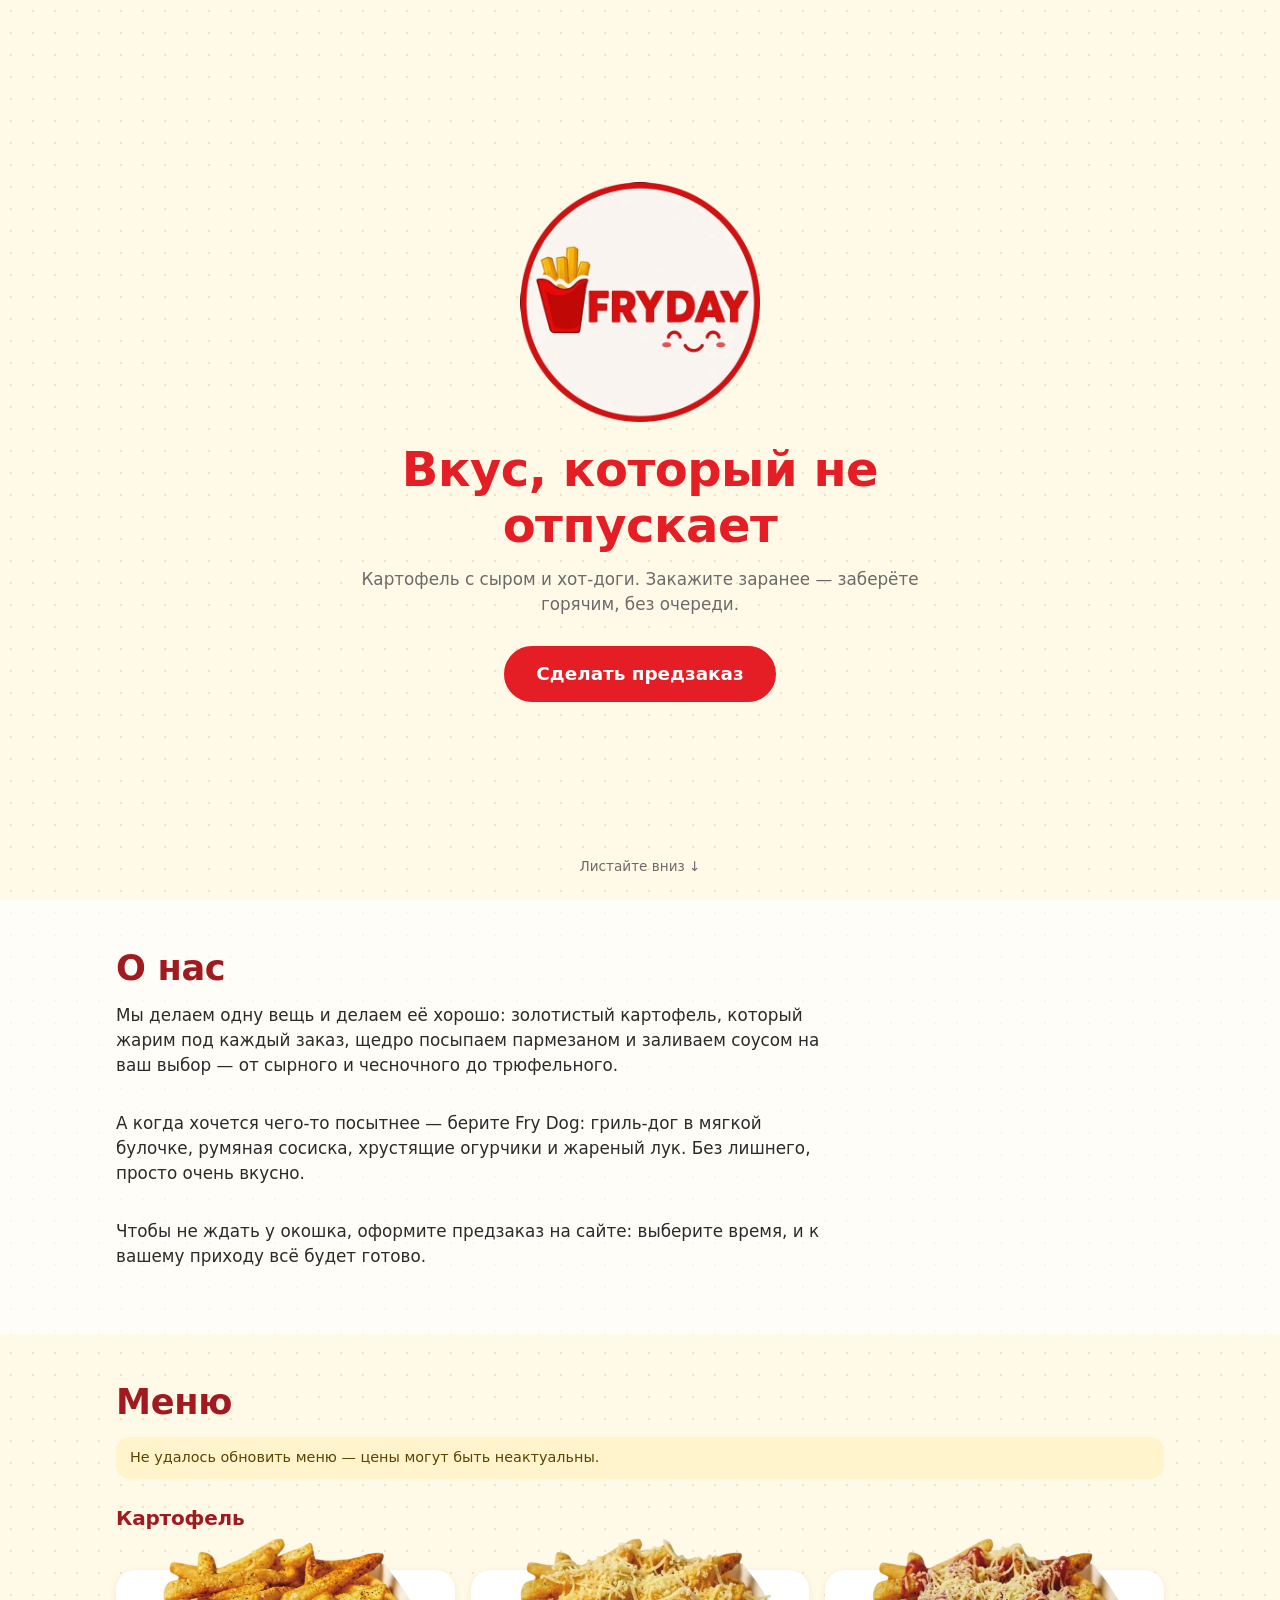
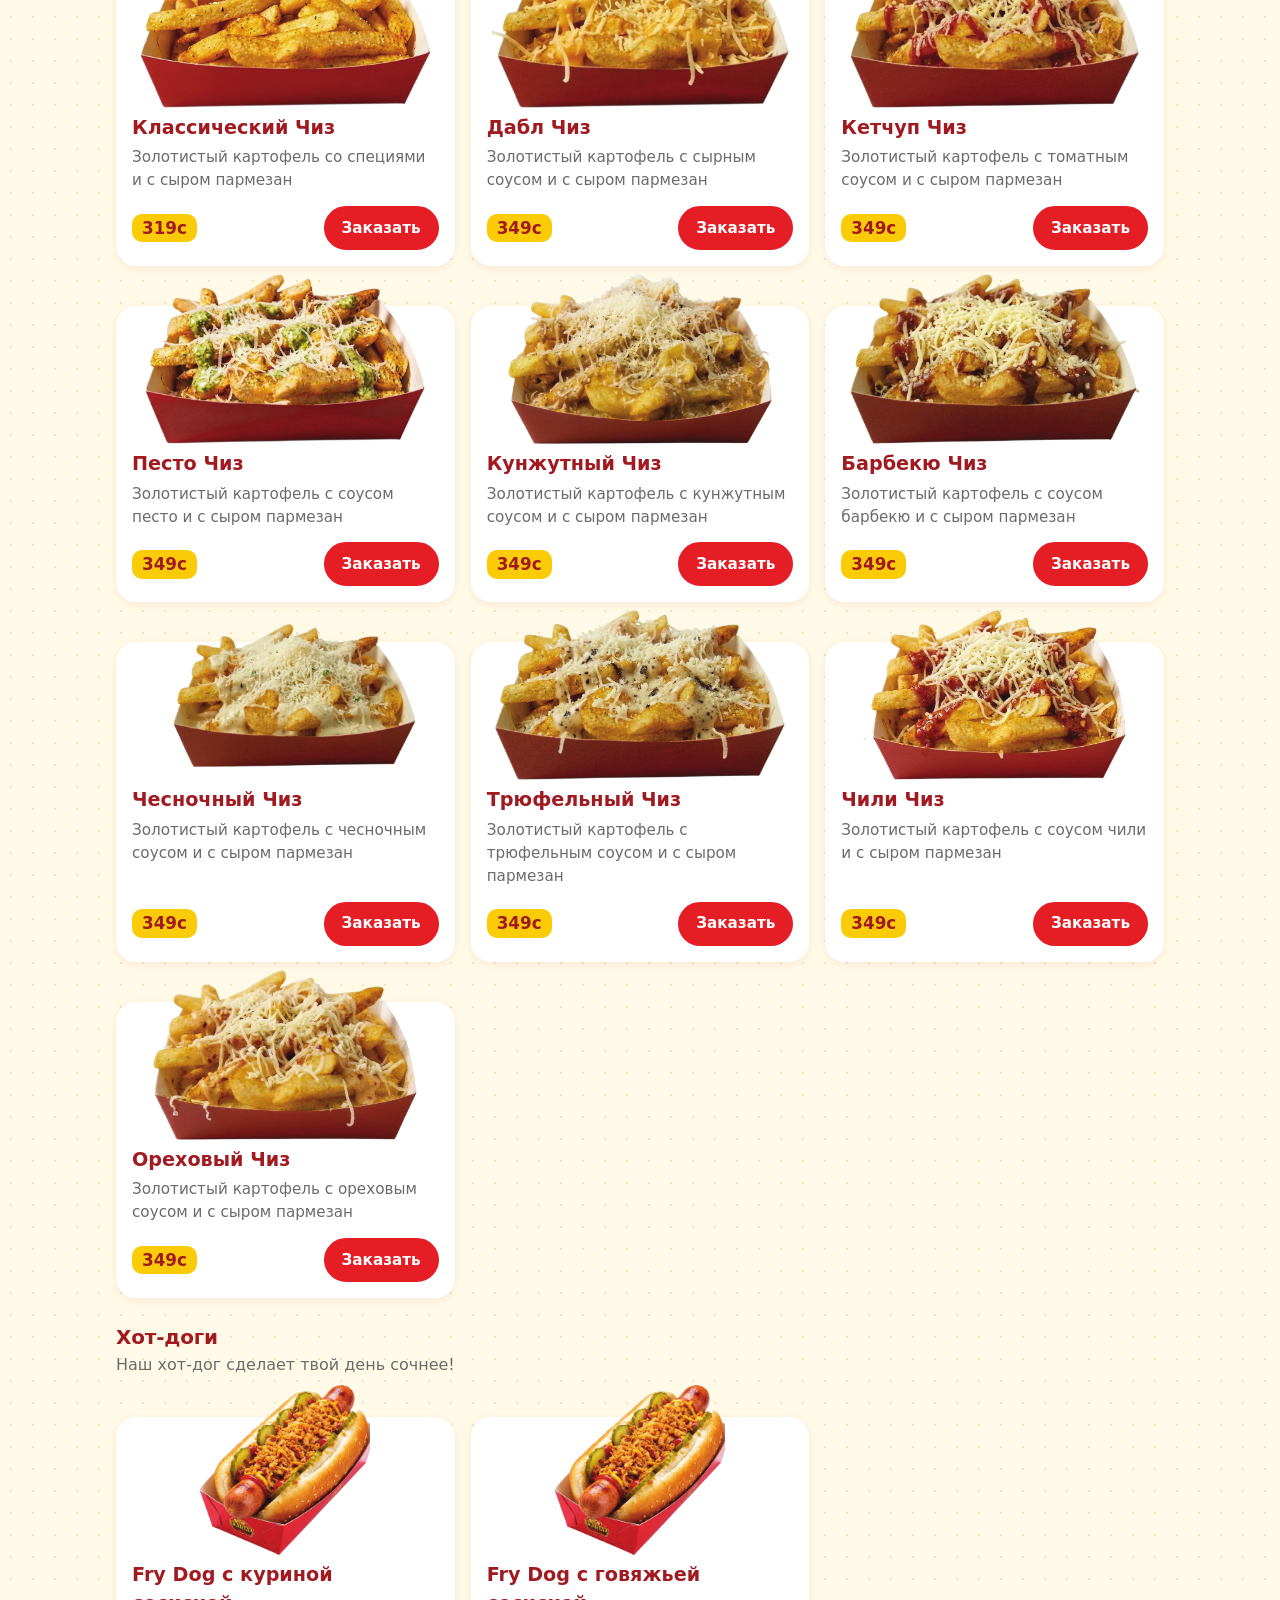
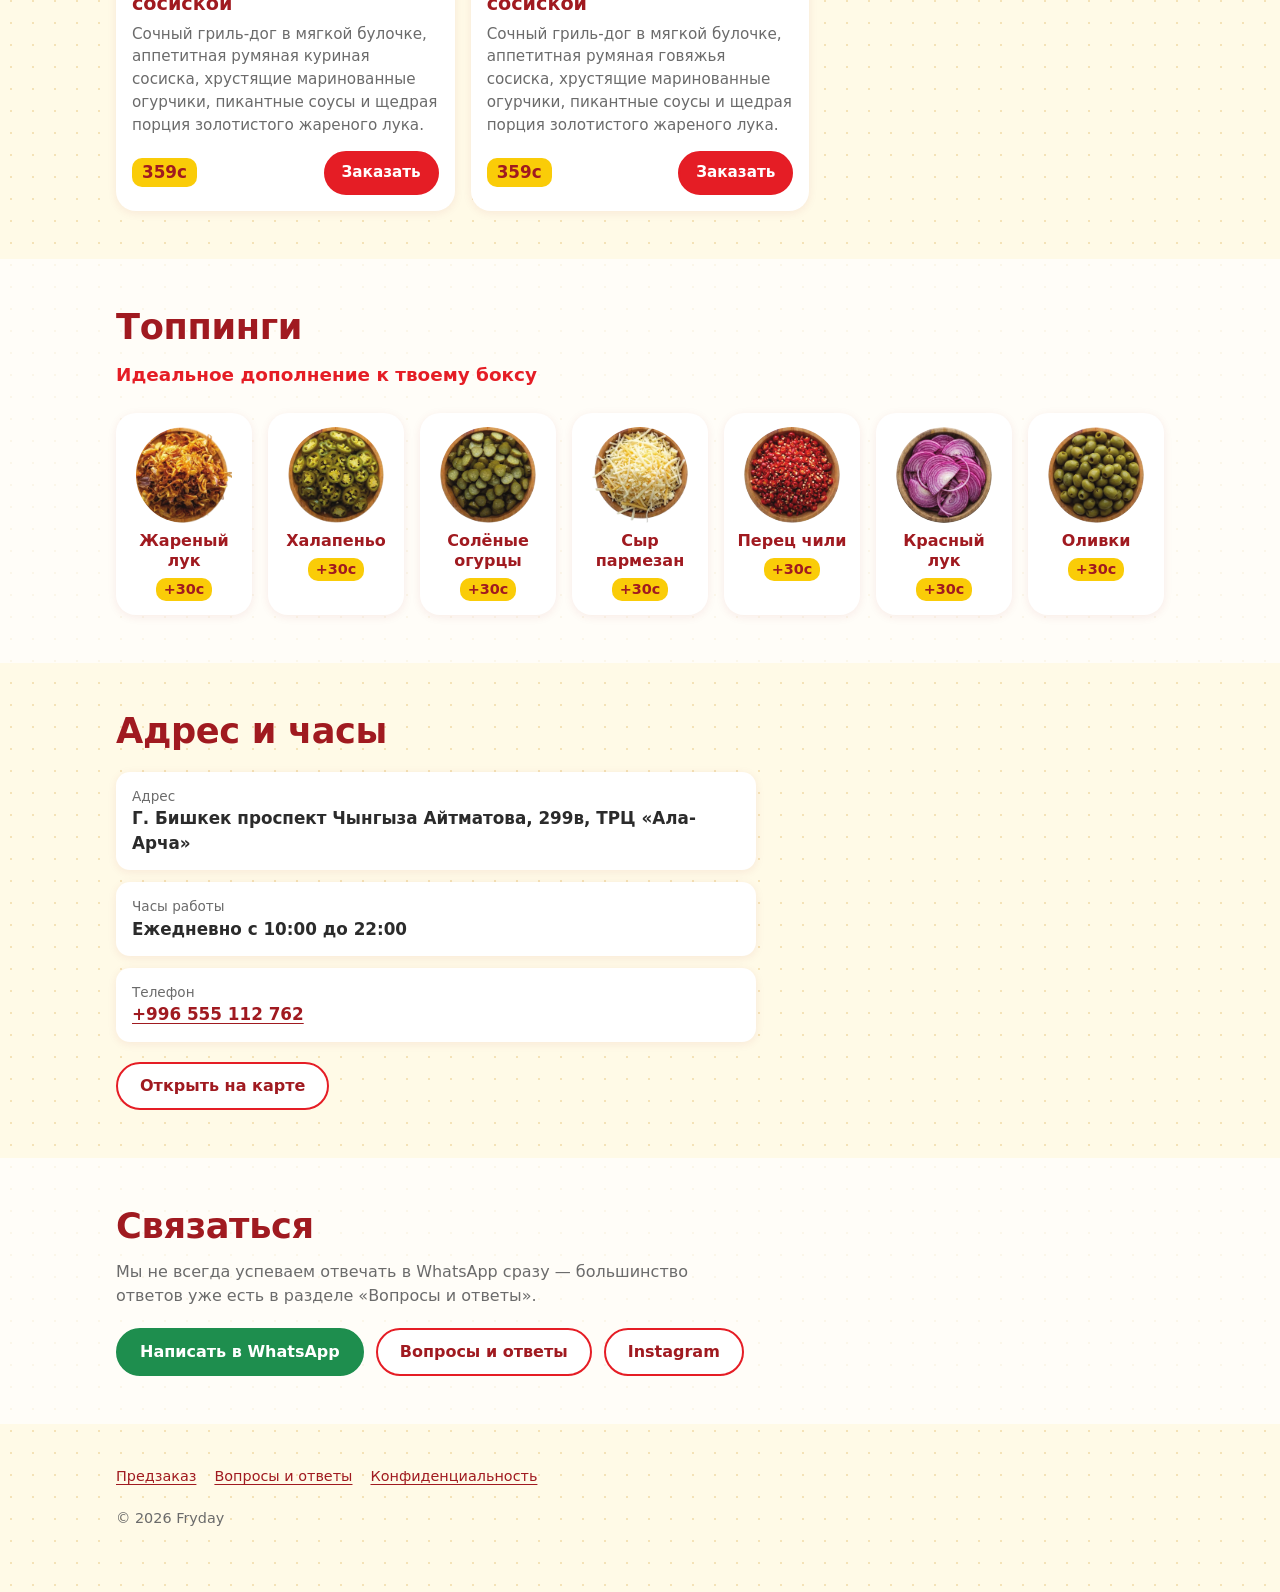
==== index.html @ 44c7a01c "first commit" ====
<!doctype html>
<html lang="ru">
<head>
  <meta charset="utf-8">
  <meta name="viewport" content="width=device-width, initial-scale=1, viewport-fit=cover">
  <title>Fryday — картофель с сыром и хот-доги в Бишкеке</title>
  <meta name="description" content="Fryday: картофель с сыром и соусами и хот-доги Fry Dog. Сделайте предзаказ и заберите без очереди.">
  <meta name="theme-color" content="#E51D25">
  <!-- Link preview in WhatsApp. After deploy, replace with the absolute URL, e.g. https://fryday.pages.dev/img/brand/logo-512.png -->
  <meta property="og:type" content="website">
  <meta property="og:title" content="Fryday — вкус, который не отпускает">
  <meta property="og:description" content="Картофель с сыром и хот-доги. Предзаказ онлайн — заберите без очереди.">
  <meta property="og:image" content="img/brand/logo-512.png">
  <link rel="icon" type="image/png" sizes="32x32" href="img/brand/favicon-32.png">
  <link rel="icon" type="image/png" sizes="64x64" href="img/brand/favicon-64.png">
  <link rel="apple-touch-icon" href="img/brand/apple-touch-icon.png">
  <link rel="stylesheet" href="css/style.css">
</head>
<body>

  <header class="site-header" id="siteHeader" aria-hidden="true">
    <div class="container site-header__row">
      <a class="brand" href="#top" tabindex="-1">
        <img src="img/brand/logo-192.png" width="192" height="192" alt="">
        <span data-cfg="BRAND">Fryday</span>
      </a>
      <a class="btn btn--primary btn--sm" href="order.html" tabindex="-1">Предзаказ</a>
    </div>
  </header>

  <main id="top">
    <!-- HERO. Background placeholder: to use a photo, add
         style="background: url('img/hero.webp') center/cover" to the <section> below
         and keep the text readable (add a cream overlay). -->
    <section class="hero" id="hero">
      <div class="hero__inner">
        <picture>
          <source srcset="img/brand/logo-512.webp" type="image/webp">
          <img class="hero__logo" src="img/brand/logo-512.png" width="512" height="512" alt="Логотип Fryday" fetchpriority="high">
        </picture>
        <h1 class="hero__line">Вкус, который не отпускает</h1>
        <p class="hero__sub">Картофель с сыром и хот-доги. Закажите заранее — заберёте горячим, без очереди.</p>
        <a class="btn btn--primary btn--lg" href="order.html">Сделать предзаказ</a>
      </div>
      <a class="hero__scroll" href="#about">Листайте вниз ↓</a>
    </section>

    <section class="section section--white" id="about" aria-labelledby="aboutTitle">
      <div class="container">
        <h2 id="aboutTitle">О нас</h2>
        <div class="about">
          <p>Мы делаем одну вещь и делаем её хорошо: золотистый картофель, который жарим под каждый заказ, щедро посыпаем пармезаном и заливаем соусом на ваш выбор — от сырного и чесночного до трюфельного.</p>
          <p>А когда хочется чего-то посытнее — берите Fry Dog: гриль-дог в мягкой булочке, румяная сосиска, хрустящие огурчики и жареный лук. Без лишнего, просто очень вкусно.</p>
          <p>Чтобы не ждать у окошка, оформите предзаказ на сайте: выберите время, и к вашему приходу всё будет готово.</p>
        </div>
      </div>
    </section>

    <section class="section" id="menu" aria-labelledby="menuTitle">
      <div class="container">
        <h2 id="menuTitle">Меню</h2>
        <div id="landingNotice" class="notice" role="status" hidden></div>
        <div id="landingMenu" aria-live="polite">
          <div class="state-box">
            <div class="spinner spinner--dark" aria-hidden="true"></div>
            Загружаем меню…
          </div>
        </div>
      </div>
    </section>

    <section class="section section--white" id="toppings" aria-labelledby="toppingsTitle" hidden>
      <div class="container">
        <h2 id="toppingsTitle">Топпинги</h2>
        <p class="toppings-line">Идеальное дополнение к твоему боксу</p>
        <div class="toppings" id="landingToppings"></div>
      </div>
    </section>

    <section class="section" id="place" aria-labelledby="placeTitle">
      <div class="container">
        <h2 id="placeTitle">Адрес и часы</h2>
        <div class="info">
          <div class="info__row" data-cfg-row>
            <span class="info__label">Адрес</span>
            <span class="info__value" data-cfg="ADDRESS"></span>
          </div>
          <div class="info__row" data-hours-row>
            <span class="info__label">Часы работы</span>
            <span class="info__value" data-hours>—</span>
          </div>
          <div class="info__row" data-cfg-row>
            <span class="info__label">Телефон</span>
            <a class="info__value" data-cfg="PHONE_DISPLAY" data-cfg-tel></a>
          </div>
        </div>
        <div class="actions">
          <a class="btn btn--secondary" data-cfg-href="MAP_URL" rel="noopener">Открыть на карте</a>
        </div>
      </div>
    </section>

    <section class="section section--white" id="contact" aria-labelledby="contactTitle">
      <div class="container">
        <h2 id="contactTitle">Связаться</h2>
        <p class="section__lead">Мы не всегда успеваем отвечать в WhatsApp сразу — большинство ответов уже есть в разделе «Вопросы и ответы».</p>
        <div class="actions">
          <a class="btn btn--wa" data-wa-greeting="Здравствуйте! У меня вопрос." hidden>Написать в WhatsApp</a>
          <a class="btn btn--secondary" href="faq.html">Вопросы и ответы</a>
          <a class="btn btn--secondary" data-cfg-href="INSTAGRAM_URL" rel="noopener">Instagram</a>
        </div>
      </div>
    </section>
  </main>

  <footer class="site-footer">
    <div class="container">
      <nav aria-label="Ссылки">
        <a href="order.html">Предзаказ</a>
        <a href="faq.html">Вопросы и ответы</a>
        <a href="privacy.html">Конфиденциальность</a>
      </nav>
      <p>© <span data-year></span> <span data-cfg="BRAND">Fryday</span></p>
    </div>
  </footer>

  <script src="js/config.js"></script>
  <script src="js/menu.js"></script>
  <script src="js/landing.js"></script>
</body>
</html>
---- css/style.css ----
/* Fryday — single stylesheet. Colours sampled from the printed menu. */

:root {
  --cream: #FFFAE7;
  --card: #FFFFFF;
  --red: #E51D25;
  --red-dark: #A01A20;
  --yellow: #FACC08;
  --pattern: #F4E2B7;
  --text: #2B2B2B;
  --text-muted: #6B6B6B;

  --radius: 20px;
  --radius-sm: 14px;
  --shadow: 0 2px 10px rgba(160, 26, 32, .08);
  --topbar-h: 56px;
  --font: system-ui, -apple-system, "Segoe UI", Roboto, "Helvetica Neue", Arial, "Noto Sans", sans-serif;
  --ease: cubic-bezier(.2, .8, .2, 1);
  --safe-b: env(safe-area-inset-bottom, 0px);
}

/* ---------- base ---------- */

*, *::before, *::after { box-sizing: border-box; }

html {
  -webkit-text-size-adjust: 100%;
  text-size-adjust: 100%;
  scroll-behavior: smooth;
}

body {
  margin: 0;
  min-width: 320px;
  font-family: var(--font);
  font-size: 16px;
  line-height: 1.5;
  color: var(--text);
  background-color: var(--cream);
  /* Subtle dot pattern; pattern colour on cream keeps every text colour above AA. */
  background-image: radial-gradient(var(--pattern) 1.2px, transparent 1.4px);
  background-size: 22px 22px;
  -webkit-tap-highlight-color: transparent;
}

img { max-width: 100%; display: block; }

h1, h2, h3 {
  margin: 0 0 .4em;
  line-height: 1.15;
  font-weight: 900;
  color: var(--red-dark);
  letter-spacing: -.01em;
}

h1 { font-size: clamp(1.9rem, 7vw, 3rem); }
h2 { font-size: clamp(1.5rem, 5.5vw, 2.2rem); }
h3 { font-size: 1.25rem; font-weight: 800; }

p { margin: 0 0 1em; }

a { color: var(--red-dark); text-underline-offset: 3px; }

button, input, select, textarea { font: inherit; color: inherit; }

:focus-visible {
  outline: 3px solid var(--red-dark);
  outline-offset: 2px;
}

[hidden] { display: none !important; }

.visually-hidden {
  position: absolute !important;
  width: 1px; height: 1px;
  padding: 0; margin: -1px;
  overflow: hidden; clip: rect(0 0 0 0);
  white-space: nowrap; border: 0;
}

.container {
  width: 100%;
  max-width: 1080px;
  margin: 0 auto;
  padding: 0 16px;
}

.muted { color: var(--text-muted); }

/* ---------- buttons ---------- */

.btn {
  display: inline-flex;
  align-items: center;
  justify-content: center;
  gap: 8px;
  min-height: 48px;
  padding: 10px 22px;
  border-radius: 999px;
  border: 2px solid var(--red);
  font-weight: 800;
  font-size: 1rem;
  line-height: 1.2;
  text-align: center;
  text-decoration: none;
  cursor: pointer;
  user-select: none;
  transition: transform .15s var(--ease), background-color .15s, opacity .15s;
}

.btn:active { transform: scale(.97); }

.btn--primary { background: var(--red); color: #fff; }
.btn--primary:hover { background: #C9161E; border-color: #C9161E; }

.btn--secondary { background: #fff; color: var(--red-dark); }
.btn--secondary:hover { background: #FFF1F1; }

.btn--sm { min-height: 44px; padding: 8px 16px; font-size: .95rem; }
.btn--lg { min-height: 56px; padding: 14px 30px; font-size: 1.15rem; }
.btn--block { display: flex; width: 100%; }

.btn[disabled], .btn[aria-disabled="true"] {
  background: #E6E1D3;
  border-color: #E6E1D3;
  color: #5E5A50;
  cursor: not-allowed;
  transform: none;
}

.btn--wa { background: #1E8E4E; border-color: #1E8E4E; color: #fff; }
.btn--wa:hover { background: #18773F; border-color: #18773F; }

.link-btn {
  background: none;
  border: 0;
  padding: 10px 4px;
  min-height: 44px;
  color: var(--red-dark);
  font-weight: 700;
  text-decoration: underline;
  text-underline-offset: 3px;
  cursor: pointer;
}

/* ---------- price pill (signature element) ---------- */

.pill {
  display: inline-block;
  padding: 3px 10px;
  border-radius: 10px;
  background: var(--yellow);
  color: var(--red-dark);
  font-weight: 900;
  font-size: 1.05rem;
  line-height: 1.35;
  white-space: nowrap;
}

.pill--lg { font-size: 1.6rem; padding: 4px 14px; }
.pill--sm { font-size: .9rem; padding: 2px 8px; }

/* ---------- spinner ---------- */

.spinner {
  width: 20px; height: 20px;
  border-radius: 50%;
  border: 3px solid rgba(255, 255, 255, .45);
  border-top-color: #fff;
  animation: spin .8s linear infinite;
  flex: none;
}

.spinner--dark { border-color: rgba(160, 26, 32, .2); border-top-color: var(--red-dark); }

@keyframes spin { to { transform: rotate(360deg); } }

/* ---------- notices ---------- */

.notice {
  margin: 12px 0;
  padding: 10px 14px;
  border-radius: var(--radius-sm);
  background: #FFF4CC;
  color: #5B4500;
  font-size: .9rem;
}

.notice button { margin-left: 4px; padding: 0 2px; min-height: 0; color: #5B4500; }

.banner-closed {
  margin: 12px 0;
  padding: 14px 16px;
  border-radius: var(--radius-sm);
  background: var(--red-dark);
  color: #fff;
  font-weight: 700;
}

.banner-closed strong { display: block; font-size: 1.1rem; }

.state-box {
  margin: 32px 0;
  padding: 24px 16px;
  text-align: center;
  background: var(--card);
  border-radius: var(--radius);
}

.state-box .spinner { margin: 0 auto 12px; }

/* ---------- landing: hero ---------- */

.hero {
  position: relative;
  min-height: 100vh;
  min-height: 100svh;
  display: flex;
  align-items: center;
  justify-content: center;
  padding: 40px 16px 56px;
  text-align: center;
  overflow: hidden;
}

.hero__inner { position: relative; max-width: 560px; }

.hero__logo {
  width: min(62vw, 240px);
  height: auto;
  margin: 0 auto 20px;
}

.hero__line {
  font-size: clamp(1.8rem, 8vw, 3rem);
  color: var(--red);
  margin-bottom: .3em;
}

.hero__sub { color: var(--text-muted); font-size: 1.05rem; margin-bottom: 28px; }

.hero__scroll {
  position: absolute;
  left: 50%; bottom: 14px;
  transform: translateX(-50%);
  color: var(--text-muted);
  font-size: .85rem;
  text-decoration: none;
  padding: 10px;
}

/* ---------- sticky site header (landing) ---------- */

.site-header {
  position: fixed;
  top: 0; left: 0; right: 0;
  z-index: 40;
  background: rgba(255, 250, 231, .96);
  border-bottom: 1px solid var(--pattern);
  transform: translateY(-110%);
  transition: transform .25s var(--ease);
}

.site-header.is-visible { transform: none; }

.site-header__row,
.topbar__row {
  display: flex;
  align-items: center;
  justify-content: space-between;
  gap: 12px;
  height: var(--topbar-h);
}

.brand {
  display: inline-flex;
  align-items: center;
  gap: 10px;
  min-height: 44px;
  text-decoration: none;
  color: var(--red);
  font-weight: 900;
  font-size: 1.2rem;
}

.brand img { width: 40px; height: 40px; }

/* ---------- sections ---------- */

.section { padding: 48px 0; }
.section--white { background: rgba(255, 255, 255, .7); }

.section__lead { color: var(--text-muted); max-width: 640px; }

.about {
  display: grid;
  gap: 16px;
  max-width: 720px;
  font-size: 1.05rem;
}

.cat-title { margin-top: 28px; }
.cat-sub { color: var(--text-muted); margin-top: -4px; }

/* ---------- landing: menu cards ---------- */

.grid {
  display: grid;
  grid-template-columns: 1fr;
  gap: 40px 16px;
  margin-top: 40px;
}

@media (min-width: 560px) { .grid { grid-template-columns: repeat(2, 1fr); } }
@media (min-width: 900px) { .grid { grid-template-columns: repeat(3, 1fr); } }

.card {
  position: relative;
  display: flex;
  flex-direction: column;
  background: var(--card);
  border-radius: var(--radius);
  padding: 0 16px 16px;
  box-shadow: var(--shadow);
}

/* Cut-out photo sits directly on the card and overlaps its top edge. */
.card__photo {
  width: 100%;
  height: 170px;
  object-fit: contain;
  margin: -32px auto 6px;
}

.card__name { font-size: 1.2rem; font-weight: 900; color: var(--red-dark); margin: 0 0 4px; }
.card__desc { color: var(--text-muted); font-size: .95rem; margin: 0 0 14px; flex: 1; }

.card__foot {
  display: flex;
  align-items: center;
  justify-content: space-between;
  gap: 12px;
}

.card.is-off { opacity: .55; filter: grayscale(.9); }

.badge-off {
  font-size: .9rem;
  font-weight: 700;
  color: var(--text-muted);
}

/* ---------- toppings showcase ---------- */

.toppings {
  display: grid;
  grid-template-columns: repeat(auto-fill, minmax(130px, 1fr));
  gap: 16px;
  margin-top: 24px;
}

.topping {
  background: var(--card);
  border-radius: var(--radius);
  padding: 14px 10px;
  text-align: center;
  box-shadow: var(--shadow);
}

.topping img {
  width: 96px; height: 96px;
  border-radius: 50%;
  object-fit: cover;
  margin: 0 auto 8px;
}

.topping__name { font-weight: 800; color: var(--red-dark); margin-bottom: 6px; line-height: 1.25; }
.topping.is-off { opacity: .55; }

.toppings-line {
  font-size: 1.15rem;
  font-weight: 800;
  color: var(--red);
}

/* ---------- info list (address, contacts) ---------- */

.info {
  display: grid;
  gap: 12px;
  margin-top: 20px;
  max-width: 640px;
}

.info__row {
  background: var(--card);
  border-radius: var(--radius-sm);
  padding: 14px 16px;
  box-shadow: var(--shadow);
}

.info__label { display: block; font-size: .85rem; color: var(--text-muted); }
.info__value { font-weight: 800; font-size: 1.05rem; }

.actions { display: flex; flex-wrap: wrap; gap: 12px; margin-top: 20px; }

.site-footer {
  padding: 32px 0 48px;
  color: var(--text-muted);
  font-size: .9rem;
}

.site-footer nav { display: flex; flex-wrap: wrap; gap: 4px 18px; margin-bottom: 10px; }
.site-footer a { display: inline-block; padding: 10px 0; }

/* ---------- topbar (order, faq, privacy) ---------- */

.topbar {
  position: sticky;
  top: 0;
  z-index: 30;
  background: rgba(255, 250, 231, .97);
  border-bottom: 1px solid var(--pattern);
}

.topbar__link {
  display: inline-flex;
  align-items: center;
  min-height: 44px;
  padding: 0 4px;
  font-weight: 700;
}

/* ---------- order page ---------- */

.order-page { padding-bottom: calc(110px + var(--safe-b)); }

.chips {
  position: sticky;
  top: var(--topbar-h);
  z-index: 25;
  background: rgba(255, 250, 231, .97);
  border-bottom: 1px solid var(--pattern);
}

.chips__row {
  display: flex;
  gap: 8px;
  overflow-x: auto;
  padding: 8px 16px;
  scrollbar-width: none;
  -webkit-overflow-scrolling: touch;
}

.chips__row::-webkit-scrollbar { display: none; }

.chip {
  flex: none;
  min-height: 44px;
  padding: 8px 18px;
  border-radius: 999px;
  border: 2px solid var(--red);
  background: #fff;
  color: var(--red-dark);
  font-weight: 800;
  cursor: pointer;
}

.chip.is-active { background: var(--red); color: #fff; }

.menu-cat { scroll-margin-top: calc(var(--topbar-h) + 72px); padding-top: 16px; }
.menu-cat h2 { margin-top: 12px; }

.olist { display: grid; gap: 14px; margin-top: 24px; }

@media (min-width: 720px) { .olist { grid-template-columns: repeat(2, 1fr); } }

.ocard {
  display: grid;
  grid-template-columns: 104px 1fr;
  gap: 10px;
  margin-top: 14px;
  padding: 12px;
  background: var(--card);
  border-radius: var(--radius);
  box-shadow: var(--shadow);
  cursor: pointer;
}

/* Height follows the photo's own proportions so the cut-out really pokes over the top edge. */
.ocard__photo {
  width: 104px;
  height: auto;
  max-height: 104px;
  object-fit: contain;
  margin-top: -26px;
}

.ocard .btn--sm { padding: 8px 14px; }

.ocard__body { min-width: 0; display: flex; flex-direction: column; }
.ocard__name { font-size: 1.05rem; font-weight: 900; color: var(--red-dark); line-height: 1.25; margin: 0 0 4px; }

.ocard__desc {
  color: var(--text-muted);
  font-size: .88rem;
  line-height: 1.4;
  margin: 0 0 10px;
  display: -webkit-box;
  -webkit-line-clamp: 2;
  -webkit-box-orient: vertical;
  overflow: hidden;
}

.ocard__foot {
  margin-top: auto;
  display: flex;
  align-items: center;
  justify-content: space-between;
  gap: 8px;
  flex-wrap: wrap;
}

.ocard.is-off { cursor: default; opacity: .55; filter: grayscale(.9); }

/* ---------- cart bar ---------- */

.cartbar {
  position: fixed;
  left: 0; right: 0; bottom: 0;
  z-index: 35;
  padding: 10px 16px calc(10px + var(--safe-b));
  background: linear-gradient(to top, var(--cream) 70%, rgba(255, 250, 231, 0));
}

.cartbar__btn {
  display: flex;
  align-items: center;
  justify-content: space-between;
  gap: 12px;
  width: 100%;
  max-width: 560px;
  margin: 0 auto;
  min-height: 56px;
  padding: 8px 10px 8px 22px;
  border: 0;
  border-radius: 999px;
  background: var(--red);
  color: #fff;
  font-weight: 800;
  font-size: 1.05rem;
  box-shadow: 0 6px 18px rgba(229, 29, 37, .35);
  cursor: pointer;
}

/* ---------- bottom sheets ---------- */

html.is-locked, html.is-locked body { overflow: hidden; }

.sheet {
  position: fixed;
  inset: 0;
  z-index: 100;
  display: flex;
  align-items: flex-end;
  justify-content: center;
}

.sheet__backdrop {
  position: absolute;
  inset: 0;
  background: rgba(43, 43, 43, .5);
  opacity: 0;
  transition: opacity .22s;
}

.sheet__panel {
  position: relative;
  display: flex;
  flex-direction: column;
  width: 100%;
  max-width: 560px;
  max-height: 92vh;
  max-height: 92dvh;
  background: var(--cream);
  border-radius: 24px 24px 0 0;
  transform: translateY(100%);
  transition: transform .26s var(--ease);
  outline: none;
}

.sheet.is-open .sheet__backdrop { opacity: 1; }
.sheet.is-open .sheet__panel { transform: none; }

.sheet__head {
  display: flex;
  align-items: center;
  justify-content: space-between;
  gap: 12px;
  padding: 14px 12px 8px 20px;
}

.sheet__head h2 { margin: 0; font-size: 1.35rem; }

.sheet__close {
  flex: none;
  width: 44px; height: 44px;
  border: 0;
  border-radius: 50%;
  background: #fff;
  color: var(--red-dark);
  font-size: 1.6rem;
  line-height: 1;
  cursor: pointer;
}

/* The checkout form wraps body + foot; it must pass the flex layout through. */
.sheet__panel > form {
  display: flex;
  flex-direction: column;
  flex: 1 1 auto;
  min-height: 0;
}

.sheet__body {
  flex: 1 1 auto;
  min-height: 0;
  overflow-y: auto;
  -webkit-overflow-scrolling: touch;
  overscroll-behavior: contain;
  padding: 4px 20px 16px;
}

.sheet__foot {
  padding: 12px 20px calc(14px + var(--safe-b));
  border-top: 1px solid var(--pattern);
  background: var(--cream);
}

.sheet-photo {
  width: 100%;
  max-width: 340px;
  height: 200px;
  object-fit: contain;
  margin: 0 auto 8px;
}

.sheet-desc { color: var(--text-muted); }

.row-between {
  display: flex;
  align-items: center;
  justify-content: space-between;
  gap: 12px;
}

/* stepper */

.stepper { display: inline-flex; align-items: center; gap: 4px; }

.stepper button {
  width: 44px; height: 44px;
  border-radius: 50%;
  border: 2px solid var(--red);
  background: #fff;
  color: var(--red-dark);
  font-size: 1.4rem;
  font-weight: 900;
  line-height: 1;
  cursor: pointer;
}

.stepper button[disabled] { border-color: #DDD6C5; color: #A9A396; cursor: not-allowed; }

.stepper output { min-width: 32px; text-align: center; font-weight: 900; font-size: 1.15rem; }

/* toppings in the item sheet */

.opts { margin: 18px 0 0; padding: 0; border: 0; }
.opts legend { font-weight: 900; color: var(--red-dark); font-size: 1.1rem; margin-bottom: 8px; padding: 0; }

.opt {
  display: grid;
  grid-template-columns: 56px 1fr auto 28px;
  align-items: center;
  gap: 12px;
  min-height: 72px;
  padding: 8px 10px;
  margin-bottom: 8px;
  background: var(--card);
  border-radius: var(--radius-sm);
  cursor: pointer;
}

.opt img { width: 56px; height: 56px; border-radius: 50%; object-fit: cover; }
.opt__name { font-weight: 700; line-height: 1.25; }

.opt input {
  width: 24px; height: 24px;
  margin: 0;
  accent-color: var(--red);
  cursor: pointer;
}

.opt.is-off { opacity: .5; cursor: not-allowed; }

/* cart lines */

.cart-line {
  padding: 14px;
  margin-bottom: 10px;
  background: var(--card);
  border-radius: var(--radius-sm);
}

.cart-line__name { font-weight: 900; color: var(--red-dark); margin: 0 0 2px; }
.cart-line__opts { font-size: .9rem; color: var(--text-muted); margin: 0 0 8px; }
.cart-line__problem { font-size: .9rem; font-weight: 700; color: var(--red-dark); margin: 0 0 8px; }
.cart-line.has-problem { outline: 2px solid var(--red); }

.cart-total {
  display: flex;
  align-items: center;
  justify-content: space-between;
  font-weight: 900;
  font-size: 1.1rem;
  margin-bottom: 12px;
}

/* ---------- form ---------- */

.field { margin-bottom: 16px; }

.field label,
.field .label {
  display: block;
  font-weight: 800;
  margin-bottom: 6px;
}

.field input[type="text"],
.field input[type="tel"],
.field select,
.field textarea {
  display: block;
  width: 100%;
  min-height: 50px;
  padding: 12px 14px;
  border: 2px solid #E3D9BF;
  border-radius: var(--radius-sm);
  background: #fff;
  font-size: 1rem; /* 16px avoids zoom-on-focus */
}

.field textarea { min-height: 84px; resize: vertical; }

.field input:focus, .field select:focus, .field textarea:focus { border-color: var(--red-dark); outline: none; }

.field.is-invalid input, .field.is-invalid select { border-color: var(--red); }

.field__hint { font-size: .85rem; color: var(--text-muted); margin-top: 4px; }
.field__error { font-size: .9rem; font-weight: 700; color: var(--red-dark); margin-top: 6px; }

.consent {
  display: grid;
  grid-template-columns: 28px 1fr;
  gap: 10px;
  align-items: start;
  padding: 8px 0;
  cursor: pointer;
}

.consent input { width: 24px; height: 24px; margin: 2px 0 0; accent-color: var(--red); }

/* honeypot: present in DOM for bots, invisible and unreachable for people */
.hp {
  position: absolute !important;
  left: -10000px;
  top: auto;
  width: 1px; height: 1px;
  overflow: hidden;
}

.form-error {
  margin: 0 0 12px;
  padding: 12px 14px;
  border-radius: var(--radius-sm);
  background: #FDE3E4;
  color: #7A1015;
  font-weight: 700;
}

.ts-box { margin: 4px 0 12px; min-height: 0; }

.summary-line { color: var(--text-muted); font-size: .95rem; margin-bottom: 10px; }

/* ---------- confirmation ---------- */

.confirm {
  max-width: 560px;
  margin: 0 auto;
  padding: 28px 16px calc(40px + var(--safe-b));
  text-align: center;
}

.confirm__check {
  width: 64px; height: 64px;
  margin: 0 auto 12px;
  border-radius: 50%;
  background: var(--red);
  color: #fff;
  font-size: 2rem;
  font-weight: 900;
  line-height: 64px;
}

.confirm__no {
  font-size: clamp(2.6rem, 14vw, 4rem);
  color: var(--red);
  margin: 0;
}

.confirm__meta { font-size: 1.1rem; margin: 8px 0 18px; }
.confirm__meta strong { color: var(--red-dark); }

.confirm__note {
  font-weight: 700;
  color: var(--red-dark);
  margin: 12px 0 24px;
}

.confirm__text {
  width: 100%;
  min-height: 160px;
  padding: 12px;
  border: 2px solid #E3D9BF;
  border-radius: var(--radius-sm);
  background: #fff;
  font-family: ui-monospace, Menlo, Consolas, monospace;
  font-size: .9rem;
  resize: vertical;
  text-align: left;
}

.confirm__copy { margin-top: 10px; }

/* ---------- prose pages (faq, privacy) ---------- */

.prose {
  max-width: 700px;
  margin: 0 auto;
  padding: 24px 16px 48px;
}

.prose h1 { margin-top: 12px; }
.prose h2 { font-size: 1.25rem; margin-top: 28px; }

.qa {
  background: var(--card);
  border-radius: var(--radius-sm);
  padding: 16px 18px 4px;
  margin-bottom: 12px;
  box-shadow: var(--shadow);
}

.qa h2 { margin: 0 0 8px; font-size: 1.15rem; }

/* ---------- motion ---------- */

@media (prefers-reduced-motion: reduce) {
  html { scroll-behavior: auto; }
  *, *::before, *::after {
    transition-duration: .01ms !important;
    animation-duration: .01ms !important;
    animation-iteration-count: 1 !important;
  }
  .spinner { animation: none; border-top-color: rgba(255, 255, 255, .45); }
}
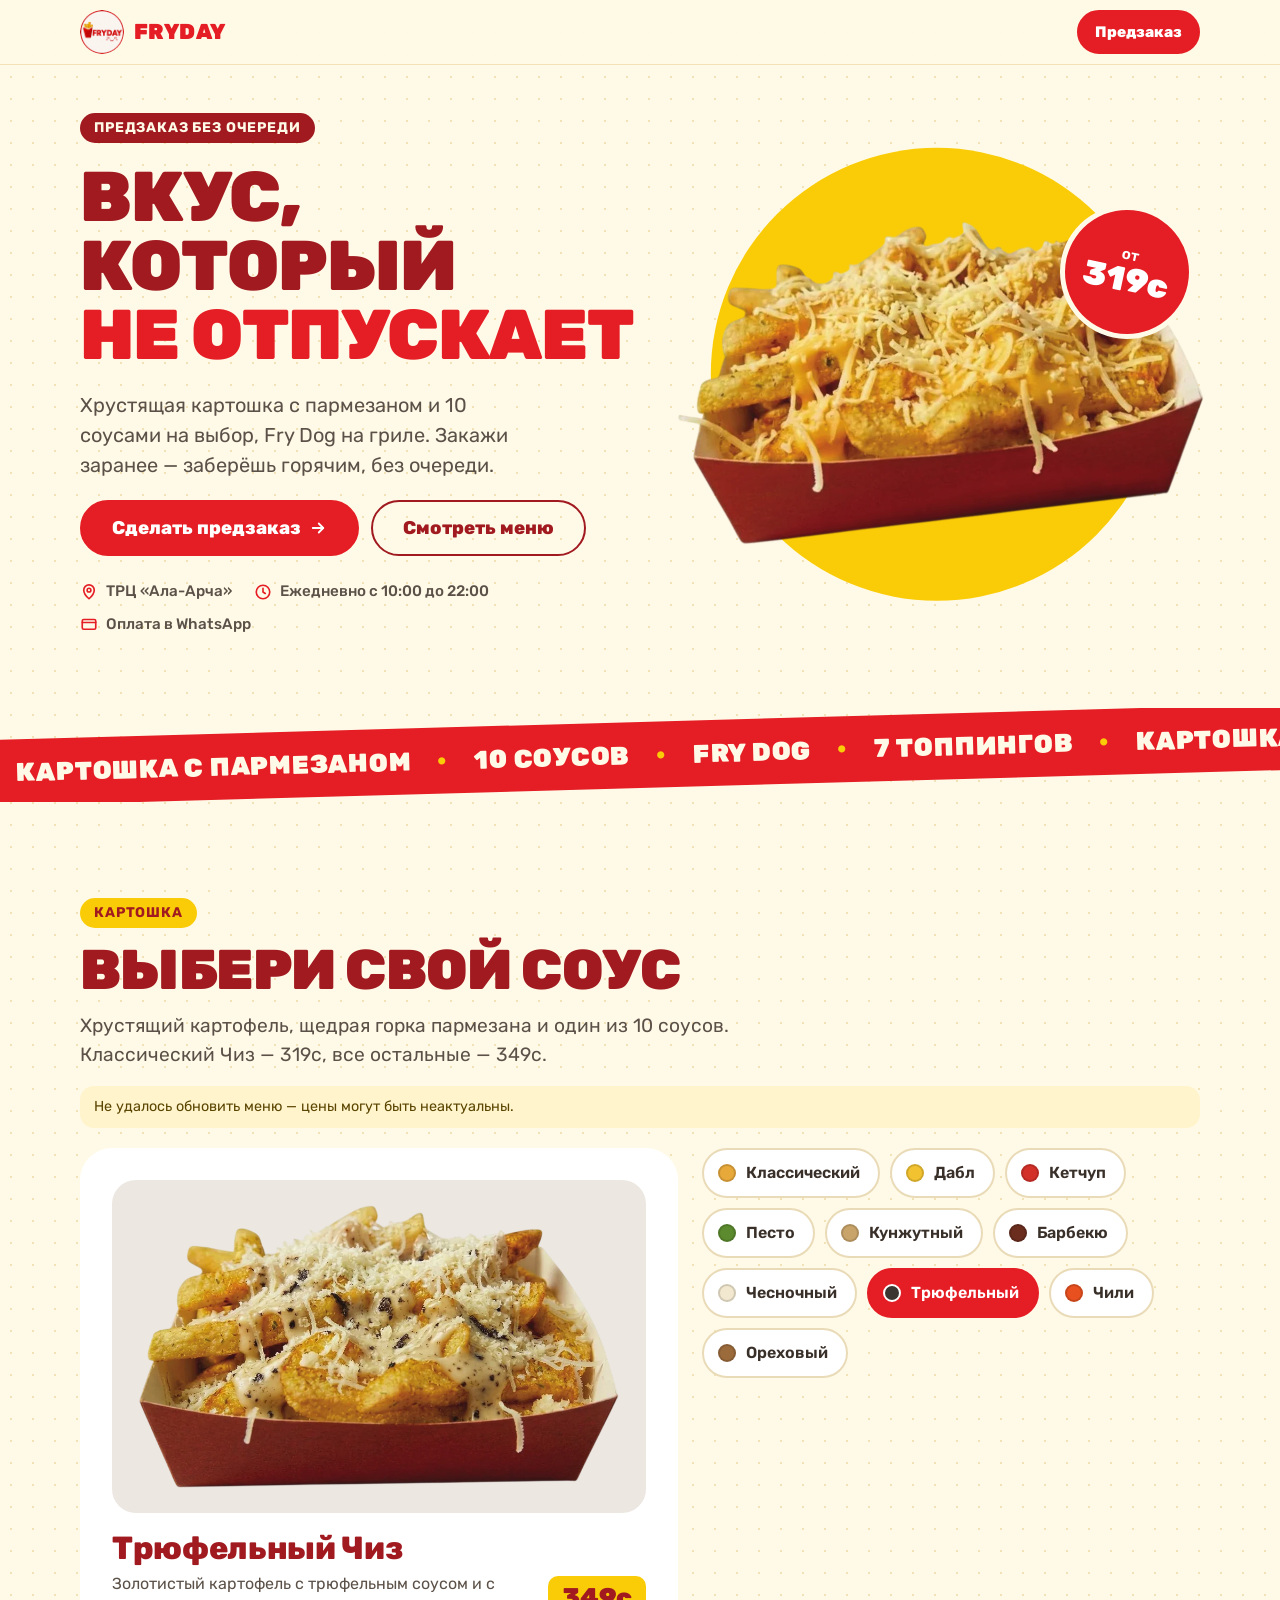
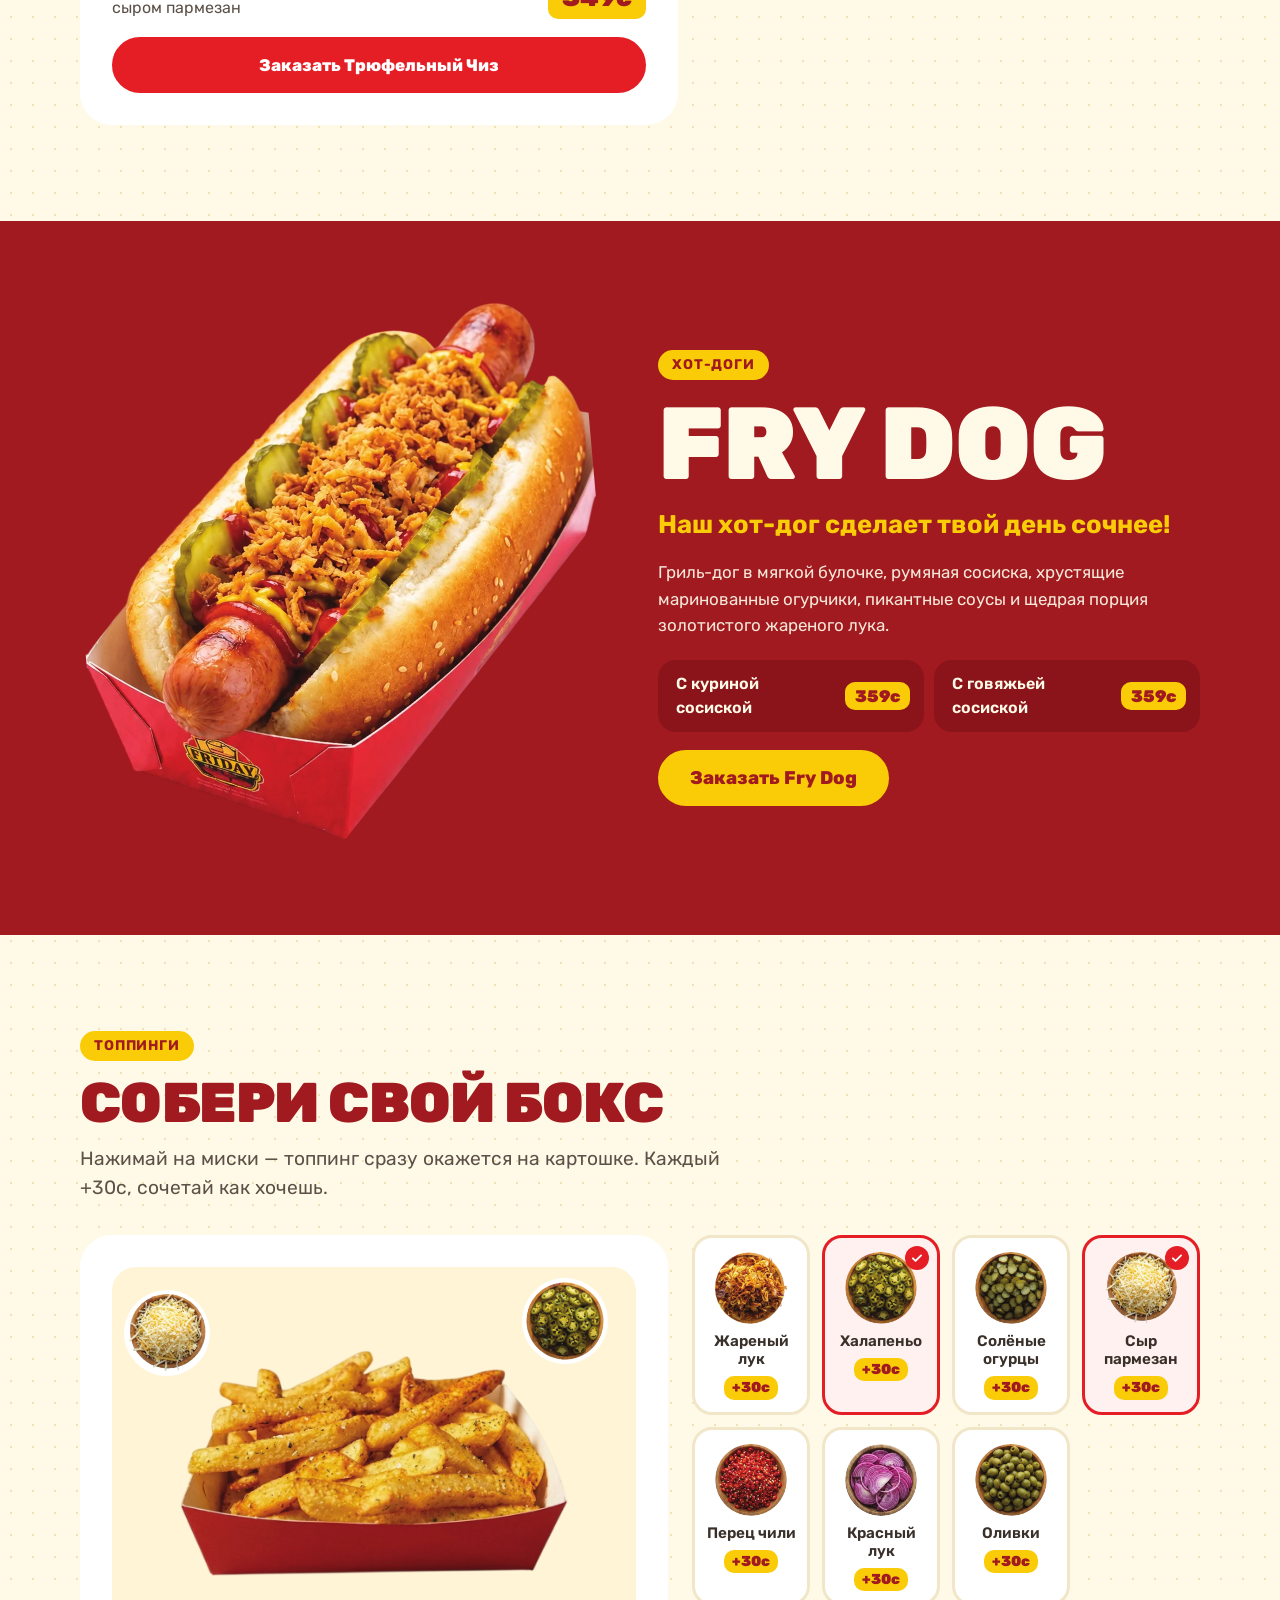
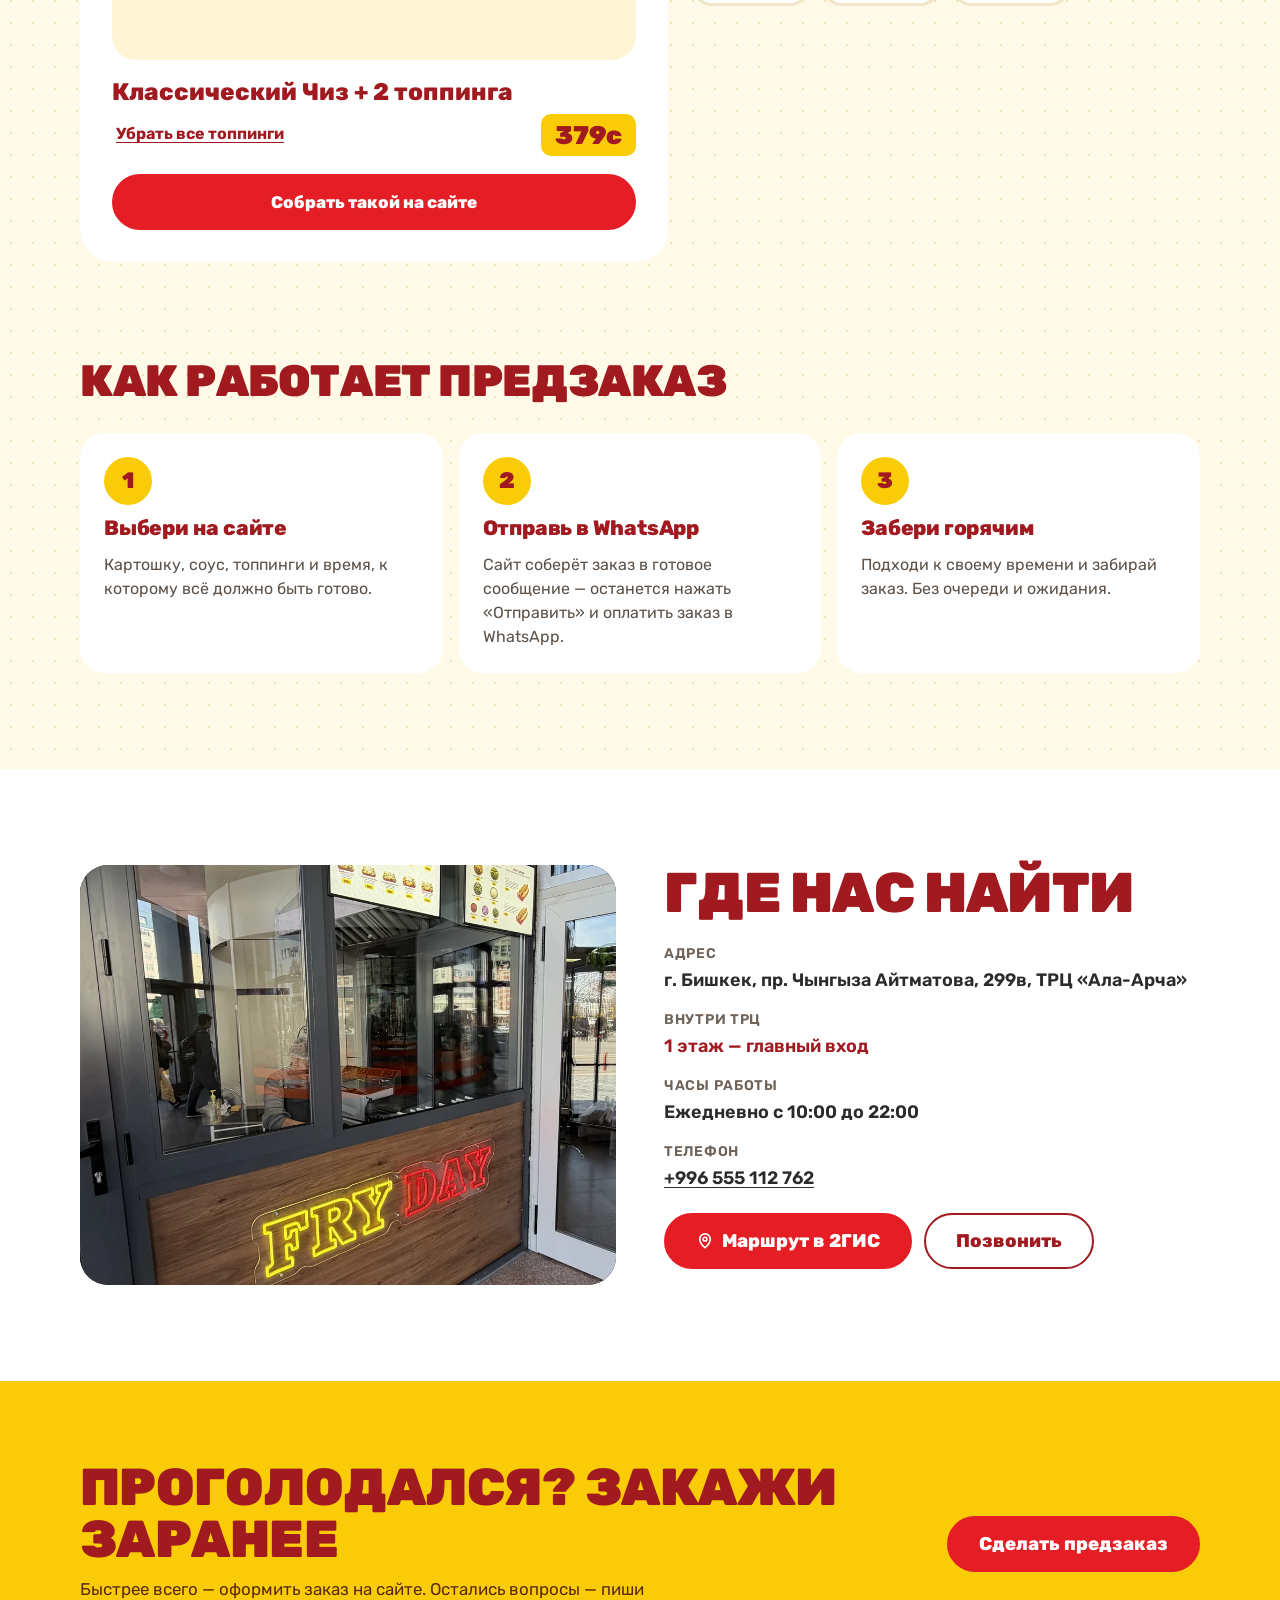
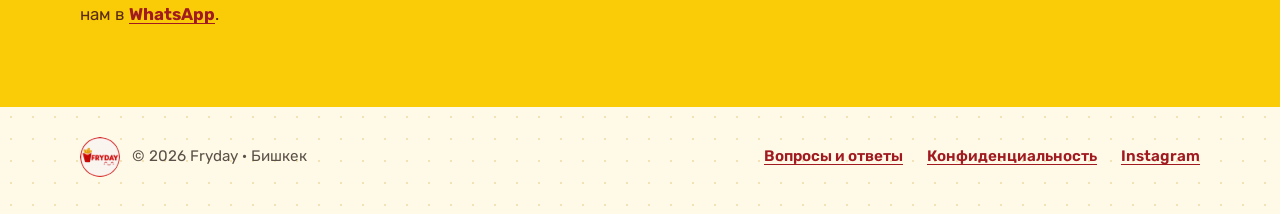
==== commit 309c738c: "new desing" ====
--- a/index.html
+++ b/index.html
@@ -4,123 +4,236 @@
   <meta charset="utf-8">
   <meta name="viewport" content="width=device-width, initial-scale=1, viewport-fit=cover">
   <title>Fryday — картофель с сыром и хот-доги в Бишкеке</title>
-  <meta name="description" content="Fryday: картофель с сыром и соусами и хот-доги Fry Dog. Сделайте предзаказ и заберите без очереди.">
+  <meta name="description" content="Fryday: хрустящий картофель с пармезаном и соусами, хот-доги Fry Dog. Сделайте предзаказ и заберите без очереди в ТРЦ «Ала-Арча».">
   <meta name="theme-color" content="#E51D25">
   <!-- Link preview in WhatsApp. After deploy, replace with the absolute URL, e.g. https://fryday.pages.dev/img/brand/logo-512.png -->
   <meta property="og:type" content="website">
   <meta property="og:title" content="Fryday — вкус, который не отпускает">
-  <meta property="og:description" content="Картофель с сыром и хот-доги. Предзаказ онлайн — заберите без очереди.">
+  <meta property="og:description" content="Картофель с пармезаном и хот-доги. Предзаказ онлайн — заберите без очереди.">
   <meta property="og:image" content="img/brand/logo-512.png">
   <link rel="icon" type="image/png" sizes="32x32" href="img/brand/favicon-32.png">
   <link rel="icon" type="image/png" sizes="64x64" href="img/brand/favicon-64.png">
   <link rel="apple-touch-icon" href="img/brand/apple-touch-icon.png">
+  <link rel="preload" href="fonts/rubik-cyrillic-wght-normal.woff2" as="font" type="font/woff2" crossorigin>
+  <link rel="preload" href="img/items/fries_double.webp" as="image" type="image/webp">
   <link rel="stylesheet" href="css/style.css">
 </head>
-<body>
-
-  <header class="site-header" id="siteHeader" aria-hidden="true">
-    <div class="container site-header__row">
-      <a class="brand" href="#top" tabindex="-1">
+<body class="landing">
+
+  <header class="l-header">
+    <div class="l-wrap l-header__row">
+      <a class="brand l-brand" href="#top" aria-label="Fryday — наверх">
         <img src="img/brand/logo-192.png" width="192" height="192" alt="">
         <span data-cfg="BRAND">Fryday</span>
       </a>
-      <a class="btn btn--primary btn--sm" href="order.html" tabindex="-1">Предзаказ</a>
+      <a class="btn btn--primary btn--sm" href="order.html">Предзаказ</a>
     </div>
   </header>
 
   <main id="top">
-    <!-- HERO. Background placeholder: to use a photo, add
-         style="background: url('img/hero.webp') center/cover" to the <section> below
-         and keep the text readable (add a cream overlay). -->
-    <section class="hero" id="hero">
-      <div class="hero__inner">
-        <picture>
-          <source srcset="img/brand/logo-512.webp" type="image/webp">
-          <img class="hero__logo" src="img/brand/logo-512.png" width="512" height="512" alt="Логотип Fryday" fetchpriority="high">
-        </picture>
-        <h1 class="hero__line">Вкус, который не отпускает</h1>
-        <p class="hero__sub">Картофель с сыром и хот-доги. Закажите заранее — заберёте горячим, без очереди.</p>
+
+    <!-- First screen: the food first, then the promise and the order button. -->
+    <section class="l-hero" aria-labelledby="heroTitle">
+      <div class="l-wrap l-hero__row">
+        <div class="l-hero__art">
+          <div class="l-hero__disc" aria-hidden="true"></div>
+          <img class="l-hero__img" src="img/items/fries_double.webp" width="900" height="530"
+               alt="Дабл Чиз — картофель с сырным соусом и пармезаном" fetchpriority="high">
+          <p class="l-sticker"><span>от</span> <strong data-min-price>319с</strong></p>
+        </div>
+        <div class="l-hero__text">
+          <p class="l-tag l-tag--dark">Предзаказ без очереди</p>
+          <h1 class="l-h1" id="heroTitle">Вкус, который <span>не&nbsp;отпускает</span></h1>
+          <p class="l-lead">Хрустящая картошка с пармезаном и <span data-count="sauces-with">10 соусами</span> на выбор, Fry Dog на гриле. Закажи заранее — заберёшь горячим, без очереди.</p>
+          <div class="l-actions">
+            <a class="btn btn--primary btn--lg" href="order.html">
+              Сделать предзаказ
+              <svg class="l-ico" viewBox="0 0 24 24" aria-hidden="true" fill="none" stroke="currentColor" stroke-width="2.4" stroke-linecap="round" stroke-linejoin="round"><path d="M5 12h14"/><path d="M13 6l6 6-6 6"/></svg>
+            </a>
+            <a class="btn btn--lg l-btn-outline" href="#sauces">Смотреть меню</a>
+          </div>
+          <ul class="l-facts">
+            <li>
+              <svg class="l-ico" viewBox="0 0 24 24" aria-hidden="true" fill="none" stroke="currentColor" stroke-width="2.2" stroke-linecap="round" stroke-linejoin="round"><path d="M12 21s-7-6.2-7-11.5a7 7 0 0 1 14 0C19 14.8 12 21 12 21z"/><circle cx="12" cy="9.5" r="2.5"/></svg>
+              ТРЦ «Ала-Арча»
+            </li>
+            <li>
+              <svg class="l-ico" viewBox="0 0 24 24" aria-hidden="true" fill="none" stroke="currentColor" stroke-width="2.2" stroke-linecap="round" stroke-linejoin="round"><circle cx="12" cy="12" r="9"/><path d="M12 7v5l3 2"/></svg>
+              <span data-hours data-hours-fallback="Ежедневно с 10:00 до 22:00">Ежедневно с 10:00 до 22:00</span>
+            </li>
+            <li>
+              <svg class="l-ico" viewBox="0 0 24 24" aria-hidden="true" fill="none" stroke="currentColor" stroke-width="2.2" stroke-linecap="round" stroke-linejoin="round"><rect x="3" y="6" width="18" height="13" rx="2"/><path d="M3 10h18"/></svg>
+              Оплата в WhatsApp
+            </li>
+          </ul>
+        </div>
+      </div>
+    </section>
+
+    <div class="l-ticker" aria-hidden="true">
+      <div class="l-ticker__band">
+        <span>Картошка с пармезаном</span><i>•</i><span data-count="sauces">10 соусов</span><i>•</i><span>Fry Dog</span><i>•</i><span data-count="toppings">7 топпингов</span><i>•</i>
+        <span>Картошка с пармезаном</span><i>•</i><span data-count="sauces">10 соусов</span><i>•</i><span>Fry Dog</span><i>•</i><span data-count="toppings">7 топпингов</span>
+      </div>
+    </div>
+
+    <!-- Sauce switcher: one big photo instead of ten near-identical cards. Filled from the menu by landing.js. -->
+    <section class="l-section l-anchor" id="sauces" aria-labelledby="saucesTitle">
+      <div class="l-wrap">
+        <div class="l-head">
+          <p class="l-tag">Картошка</p>
+          <h2 class="l-h2" id="saucesTitle">Выбери свой соус</h2>
+          <p class="l-lead" id="saucesLead">Хрустящий картофель, щедрая горка пармезана и один из 10 соусов. Классический Чиз — 319с, все остальные — 349с.</p>
+        </div>
+        <div id="landingNotice" class="notice" role="status" hidden></div>
+        <div class="l-split" id="sauceBlock">
+          <div class="l-stage">
+            <div class="l-stage__pic" id="sauceTint">
+              <img id="sauceImg" src="img/items/fries_truffle.webp" width="900" height="530" alt="Трюфельный Чиз" loading="lazy">
+            </div>
+            <div class="l-stage__info">
+              <div>
+                <h3 class="l-stage__name" id="sauceName">Трюфельный Чиз</h3>
+                <p class="l-stage__desc" id="sauceDesc">Золотистый картофель с трюфельным соусом и с сыром пармезан</p>
+              </div>
+              <span class="pill pill--lg" id="saucePrice">349с</span>
+            </div>
+            <a class="btn btn--primary btn--lg btn--block" id="sauceOrder" href="order.html#item=fries_truffle">Заказать Трюфельный Чиз</a>
+          </div>
+          <div class="l-chips" id="sauceChips" role="group" aria-label="Соусы"></div>
+        </div>
+      </div>
+    </section>
+
+    <section class="l-dog l-anchor" id="dog" aria-labelledby="dogTitle">
+      <div class="l-wrap l-dog__row">
+        <div class="l-dog__art">
+          <img id="dogImg" src="img/items/hotdog_chicken.webp" width="900" height="900" alt="Fry Dog в фирменной коробке" loading="lazy">
+        </div>
+        <div class="l-dog__text">
+          <p class="l-tag">Хот-доги</p>
+          <h2 class="l-dog__title" id="dogTitle">Fry Dog</h2>
+          <p class="l-dog__slogan" id="dogSlogan">Наш хот-дог сделает твой день сочнее!</p>
+          <p class="l-dog__desc">Гриль-дог в мягкой булочке, румяная сосиска, хрустящие маринованные огурчики, пикантные соусы и щедрая порция золотистого жареного лука.</p>
+          <ul class="l-dog__list" id="dogList">
+            <li><a class="l-dog__variant" href="order.html#item=hotdog_chicken"><span>С куриной сосиской</span><span class="pill">359с</span></a></li>
+            <li><a class="l-dog__variant" href="order.html#item=hotdog_beef"><span>С говяжьей сосиской</span><span class="pill">359с</span></a></li>
+          </ul>
+          <a class="btn btn--yellow btn--lg l-self-start" href="order.html">Заказать Fry Dog</a>
+        </div>
+      </div>
+    </section>
+
+    <!-- Build-your-box: tap a bowl, the topping lands on the fries, the price grows. Filled by landing.js. -->
+    <section class="l-section l-anchor" id="box" aria-labelledby="boxTitle">
+      <div class="l-wrap">
+        <div class="l-head">
+          <p class="l-tag">Топпинги</p>
+          <h2 class="l-h2" id="boxTitle">Собери свой бокс</h2>
+          <p class="l-lead" id="boxLead">Нажимай на миски — топпинг сразу окажется на картошке. Каждый +30с, сочетай как хочешь.</p>
+        </div>
+        <div class="l-split">
+          <div class="l-stage">
+            <div class="l-box" id="boxPic">
+              <img id="boxBase" src="img/items/fries_classic.webp" width="900" height="530" alt="Классический Чиз" loading="lazy">
+              <div id="boxBubbles"></div>
+            </div>
+            <div class="l-stage__info">
+              <div>
+                <p class="l-box__label" id="boxLabel" aria-live="polite">Классический Чиз</p>
+                <button class="link-btn l-self-start" type="button" id="boxReset" hidden>Убрать все топпинги</button>
+              </div>
+              <span class="pill pill--lg" id="boxPrice">319с</span>
+            </div>
+            <a class="btn btn--primary btn--lg btn--block" id="boxOrder" href="order.html#item=fries_classic">Собрать такой на сайте</a>
+          </div>
+          <div class="l-tops" id="boxTops" role="group" aria-label="Топпинги"></div>
+        </div>
+      </div>
+    </section>
+
+    <section class="l-how l-anchor" id="how" aria-labelledby="howTitle">
+      <div class="l-wrap">
+        <h2 class="l-h2 l-h2--sm" id="howTitle">Как работает предзаказ</h2>
+        <ol class="l-steps">
+          <li class="l-step">
+            <span class="l-step__n" aria-hidden="true">1</span>
+            <h3>Выбери на сайте</h3>
+            <p>Картошку, соус, топпинги и время, к которому всё должно быть готово.</p>
+          </li>
+          <li class="l-step">
+            <span class="l-step__n" aria-hidden="true">2</span>
+            <h3>Отправь в WhatsApp</h3>
+            <p>Сайт соберёт заказ в готовое сообщение — останется нажать «Отправить» и оплатить заказ в WhatsApp.</p>
+          </li>
+          <li class="l-step">
+            <span class="l-step__n" aria-hidden="true">3</span>
+            <h3>Забери горячим</h3>
+            <p>Подходи к своему времени и забирай заказ. Без очереди и ожидания.</p>
+          </li>
+        </ol>
+      </div>
+    </section>
+
+    <section class="l-where l-anchor" id="where" aria-labelledby="whereTitle">
+      <div class="l-wrap l-where__row">
+        <figure class="l-where__photo">
+          <img src="img/store.webp" width="1000" height="1250" loading="lazy"
+               alt="Стойка Fryday у главного входа в ТРЦ «Ала-Арча»: неоновая вывеска FRY DAY и меню на витрине">
+        </figure>
+        <div class="l-where__info">
+          <h2 class="l-h2" id="whereTitle">Где нас найти</h2>
+          <dl class="l-dl">
+            <div data-cfg-row>
+              <dt>Адрес</dt>
+              <dd data-cfg="ADDRESS"></dd>
+            </div>
+            <div>
+              <dt>Внутри ТРЦ</dt>
+              <dd class="l-dl__accent">1 этаж — главный вход</dd>
+            </div>
+            <div data-hours-row>
+              <dt>Часы работы</dt>
+              <dd data-hours>Ежедневно с 10:00 до 22:00</dd>
+            </div>
+            <div data-cfg-row>
+              <dt>Телефон</dt>
+              <dd><a data-cfg="PHONE_DISPLAY" data-cfg-tel></a></dd>
+            </div>
+          </dl>
+          <div class="l-actions">
+            <a class="btn btn--primary btn--lg" data-cfg-href="MAP_URL" rel="noopener">
+              <svg class="l-ico" viewBox="0 0 24 24" aria-hidden="true" fill="none" stroke="currentColor" stroke-width="2.2" stroke-linecap="round" stroke-linejoin="round"><path d="M12 21s-7-6.2-7-11.5a7 7 0 0 1 14 0C19 14.8 12 21 12 21z"/><circle cx="12" cy="9.5" r="2.5"/></svg>
+              Маршрут в 2ГИС
+            </a>
+            <a class="btn btn--lg l-btn-outline" data-cfg-tel-href="PHONE_DISPLAY">Позвонить</a>
+          </div>
+        </div>
+      </div>
+    </section>
+
+    <section class="l-cta" aria-labelledby="ctaTitle">
+      <div class="l-wrap l-cta__row">
+        <div>
+          <h2 class="l-h2" id="ctaTitle">Проголодался? Закажи заранее</h2>
+          <p>Быстрее всего — оформить заказ на сайте. Остались вопросы — пиши нам в <a data-wa-greeting="Здравствуйте! У меня вопрос.">WhatsApp</a>.</p>
+        </div>
         <a class="btn btn--primary btn--lg" href="order.html">Сделать предзаказ</a>
       </div>
-      <a class="hero__scroll" href="#about">Листайте вниз ↓</a>
-    </section>
-
-    <section class="section section--white" id="about" aria-labelledby="aboutTitle">
-      <div class="container">
-        <h2 id="aboutTitle">О нас</h2>
-        <div class="about">
-          <p>Мы делаем одну вещь и делаем её хорошо: золотистый картофель, который жарим под каждый заказ, щедро посыпаем пармезаном и заливаем соусом на ваш выбор — от сырного и чесночного до трюфельного.</p>
-          <p>А когда хочется чего-то посытнее — берите Fry Dog: гриль-дог в мягкой булочке, румяная сосиска, хрустящие огурчики и жареный лук. Без лишнего, просто очень вкусно.</p>
-          <p>Чтобы не ждать у окошка, оформите предзаказ на сайте: выберите время, и к вашему приходу всё будет готово.</p>
-        </div>
-      </div>
-    </section>
-
-    <section class="section" id="menu" aria-labelledby="menuTitle">
-      <div class="container">
-        <h2 id="menuTitle">Меню</h2>
-        <div id="landingNotice" class="notice" role="status" hidden></div>
-        <div id="landingMenu" aria-live="polite">
-          <div class="state-box">
-            <div class="spinner spinner--dark" aria-hidden="true"></div>
-            Загружаем меню…
-          </div>
-        </div>
-      </div>
-    </section>
-
-    <section class="section section--white" id="toppings" aria-labelledby="toppingsTitle" hidden>
-      <div class="container">
-        <h2 id="toppingsTitle">Топпинги</h2>
-        <p class="toppings-line">Идеальное дополнение к твоему боксу</p>
-        <div class="toppings" id="landingToppings"></div>
-      </div>
-    </section>
-
-    <section class="section" id="place" aria-labelledby="placeTitle">
-      <div class="container">
-        <h2 id="placeTitle">Адрес и часы</h2>
-        <div class="info">
-          <div class="info__row" data-cfg-row>
-            <span class="info__label">Адрес</span>
-            <span class="info__value" data-cfg="ADDRESS"></span>
-          </div>
-          <div class="info__row" data-hours-row>
-            <span class="info__label">Часы работы</span>
-            <span class="info__value" data-hours>—</span>
-          </div>
-          <div class="info__row" data-cfg-row>
-            <span class="info__label">Телефон</span>
-            <a class="info__value" data-cfg="PHONE_DISPLAY" data-cfg-tel></a>
-          </div>
-        </div>
-        <div class="actions">
-          <a class="btn btn--secondary" data-cfg-href="MAP_URL" rel="noopener">Открыть на карте</a>
-        </div>
-      </div>
-    </section>
-
-    <section class="section section--white" id="contact" aria-labelledby="contactTitle">
-      <div class="container">
-        <h2 id="contactTitle">Связаться</h2>
-        <p class="section__lead">Мы не всегда успеваем отвечать в WhatsApp сразу — большинство ответов уже есть в разделе «Вопросы и ответы».</p>
-        <div class="actions">
-          <a class="btn btn--wa" data-wa-greeting="Здравствуйте! У меня вопрос." hidden>Написать в WhatsApp</a>
-          <a class="btn btn--secondary" href="faq.html">Вопросы и ответы</a>
-          <a class="btn btn--secondary" data-cfg-href="INSTAGRAM_URL" rel="noopener">Instagram</a>
-        </div>
-      </div>
     </section>
   </main>
 
-  <footer class="site-footer">
-    <div class="container">
-      <nav aria-label="Ссылки">
-        <a href="order.html">Предзаказ</a>
+  <footer class="l-footer">
+    <div class="l-wrap l-footer__row">
+      <div class="l-footer__brand">
+        <img src="img/brand/logo-192.png" width="192" height="192" alt="" loading="lazy">
+        <span>© <span data-year></span> <span data-cfg="BRAND">Fryday</span> · Бишкек</span>
+      </div>
+      <nav aria-label="Полезные ссылки">
         <a href="faq.html">Вопросы и ответы</a>
         <a href="privacy.html">Конфиденциальность</a>
+        <a data-cfg-href="INSTAGRAM_URL" rel="noopener">Instagram</a>
       </nav>
-      <p>© <span data-year></span> <span data-cfg="BRAND">Fryday</span></p>
     </div>
   </footer>
 
--- a/css/style.css
+++ b/css/style.css
@@ -1,4 +1,34 @@
 /* Fryday — single stylesheet. Colours sampled from the printed menu. */
+
+/* ---------- brand font: Rubik, self-hosted (SIL Open Font License, fonts/OFL.txt) ----------
+   Variable font, one file per alphabet; the browser downloads only what the page uses. */
+
+@font-face {
+  font-family: "Rubik";
+  font-style: normal;
+  font-weight: 300 900;
+  font-display: swap;
+  src: url("../fonts/rubik-cyrillic-wght-normal.woff2") format("woff2");
+  unicode-range: U+0301, U+0400-045F, U+0490-0491, U+04B0-04B1, U+2116;
+}
+
+@font-face {
+  font-family: "Rubik";
+  font-style: normal;
+  font-weight: 300 900;
+  font-display: swap;
+  src: url("../fonts/rubik-cyrillic-ext-wght-normal.woff2") format("woff2");
+  unicode-range: U+0460-052F, U+1C80-1C8A, U+20B4, U+2DE0-2DFF, U+A640-A69F, U+FE2E-FE2F;
+}
+
+@font-face {
+  font-family: "Rubik";
+  font-style: normal;
+  font-weight: 300 900;
+  font-display: swap;
+  src: url("../fonts/rubik-latin-wght-normal.woff2") format("woff2");
+  unicode-range: U+0000-00FF, U+0131, U+0152-0153, U+02BB-02BC, U+02C6, U+02DA, U+02DC, U+0304, U+0308, U+0329, U+2000-206F, U+20AC, U+2122, U+2191, U+2193, U+2212, U+2215, U+FEFF, U+FFFD;
+}
 
 :root {
   --cream: #FFFAE7;
@@ -14,7 +44,7 @@
   --radius-sm: 14px;
   --shadow: 0 2px 10px rgba(160, 26, 32, .08);
   --topbar-h: 56px;
-  --font: system-ui, -apple-system, "Segoe UI", Roboto, "Helvetica Neue", Arial, "Noto Sans", sans-serif;
+  --font: "Rubik", system-ui, -apple-system, "Segoe UI", Roboto, "Helvetica Neue", Arial, "Noto Sans", sans-serif;
   --ease: cubic-bezier(.2, .8, .2, 1);
   --safe-b: env(safe-area-inset-bottom, 0px);
 }
@@ -131,6 +161,9 @@
 .btn--wa { background: #1E8E4E; border-color: #1E8E4E; color: #fff; }
 .btn--wa:hover { background: #18773F; border-color: #18773F; }
 
+.btn--yellow { background: var(--yellow); border-color: var(--yellow); color: var(--red-dark); }
+.btn--yellow:hover { background: #EDBF00; border-color: #EDBF00; }
+
 .link-btn {
   background: none;
   border: 0;
@@ -209,61 +242,8 @@
 
 .state-box .spinner { margin: 0 auto 12px; }
 
-/* ---------- landing: hero ---------- */
-
-.hero {
-  position: relative;
-  min-height: 100vh;
-  min-height: 100svh;
-  display: flex;
-  align-items: center;
-  justify-content: center;
-  padding: 40px 16px 56px;
-  text-align: center;
-  overflow: hidden;
-}
-
-.hero__inner { position: relative; max-width: 560px; }
-
-.hero__logo {
-  width: min(62vw, 240px);
-  height: auto;
-  margin: 0 auto 20px;
-}
-
-.hero__line {
-  font-size: clamp(1.8rem, 8vw, 3rem);
-  color: var(--red);
-  margin-bottom: .3em;
-}
-
-.hero__sub { color: var(--text-muted); font-size: 1.05rem; margin-bottom: 28px; }
-
-.hero__scroll {
-  position: absolute;
-  left: 50%; bottom: 14px;
-  transform: translateX(-50%);
-  color: var(--text-muted);
-  font-size: .85rem;
-  text-decoration: none;
-  padding: 10px;
-}
-
-/* ---------- sticky site header (landing) ---------- */
-
-.site-header {
-  position: fixed;
-  top: 0; left: 0; right: 0;
-  z-index: 40;
-  background: rgba(255, 250, 231, .96);
-  border-bottom: 1px solid var(--pattern);
-  transform: translateY(-110%);
-  transition: transform .25s var(--ease);
-}
-
-.site-header.is-visible { transform: none; }
-
-.site-header__row,
+/* ---------- shared header pieces ---------- */
+
 .topbar__row {
   display: flex;
   align-items: center;
@@ -285,64 +265,7 @@
 
 .brand img { width: 40px; height: 40px; }
 
-/* ---------- sections ---------- */
-
-.section { padding: 48px 0; }
-.section--white { background: rgba(255, 255, 255, .7); }
-
-.section__lead { color: var(--text-muted); max-width: 640px; }
-
-.about {
-  display: grid;
-  gap: 16px;
-  max-width: 720px;
-  font-size: 1.05rem;
-}
-
-.cat-title { margin-top: 28px; }
 .cat-sub { color: var(--text-muted); margin-top: -4px; }
-
-/* ---------- landing: menu cards ---------- */
-
-.grid {
-  display: grid;
-  grid-template-columns: 1fr;
-  gap: 40px 16px;
-  margin-top: 40px;
-}
-
-@media (min-width: 560px) { .grid { grid-template-columns: repeat(2, 1fr); } }
-@media (min-width: 900px) { .grid { grid-template-columns: repeat(3, 1fr); } }
-
-.card {
-  position: relative;
-  display: flex;
-  flex-direction: column;
-  background: var(--card);
-  border-radius: var(--radius);
-  padding: 0 16px 16px;
-  box-shadow: var(--shadow);
-}
-
-/* Cut-out photo sits directly on the card and overlaps its top edge. */
-.card__photo {
-  width: 100%;
-  height: 170px;
-  object-fit: contain;
-  margin: -32px auto 6px;
-}
-
-.card__name { font-size: 1.2rem; font-weight: 900; color: var(--red-dark); margin: 0 0 4px; }
-.card__desc { color: var(--text-muted); font-size: .95rem; margin: 0 0 14px; flex: 1; }
-
-.card__foot {
-  display: flex;
-  align-items: center;
-  justify-content: space-between;
-  gap: 12px;
-}
-
-.card.is-off { opacity: .55; filter: grayscale(.9); }
 
 .badge-off {
   font-size: .9rem;
@@ -350,58 +273,6 @@
   color: var(--text-muted);
 }
 
-/* ---------- toppings showcase ---------- */
-
-.toppings {
-  display: grid;
-  grid-template-columns: repeat(auto-fill, minmax(130px, 1fr));
-  gap: 16px;
-  margin-top: 24px;
-}
-
-.topping {
-  background: var(--card);
-  border-radius: var(--radius);
-  padding: 14px 10px;
-  text-align: center;
-  box-shadow: var(--shadow);
-}
-
-.topping img {
-  width: 96px; height: 96px;
-  border-radius: 50%;
-  object-fit: cover;
-  margin: 0 auto 8px;
-}
-
-.topping__name { font-weight: 800; color: var(--red-dark); margin-bottom: 6px; line-height: 1.25; }
-.topping.is-off { opacity: .55; }
-
-.toppings-line {
-  font-size: 1.15rem;
-  font-weight: 800;
-  color: var(--red);
-}
-
-/* ---------- info list (address, contacts) ---------- */
-
-.info {
-  display: grid;
-  gap: 12px;
-  margin-top: 20px;
-  max-width: 640px;
-}
-
-.info__row {
-  background: var(--card);
-  border-radius: var(--radius-sm);
-  padding: 14px 16px;
-  box-shadow: var(--shadow);
-}
-
-.info__label { display: block; font-size: .85rem; color: var(--text-muted); }
-.info__value { font-weight: 800; font-size: 1.05rem; }
-
 .actions { display: flex; flex-wrap: wrap; gap: 12px; margin-top: 20px; }
 
 .site-footer {
@@ -412,6 +283,573 @@
 
 .site-footer nav { display: flex; flex-wrap: wrap; gap: 4px 18px; margin-bottom: 10px; }
 .site-footer a { display: inline-block; padding: 10px 0; }
+
+/* =======================================================================
+ * Landing page (index.html). Classes start with "l-".
+ * ======================================================================= */
+
+.l-wrap {
+  width: 100%;
+  max-width: 1200px;
+  margin: 0 auto;
+  padding-left: clamp(16px, 4vw, 40px);
+  padding-right: clamp(16px, 4vw, 40px);
+}
+
+.landing { overflow-x: hidden; }
+
+.l-anchor { scroll-margin-top: 72px; }
+
+.l-ico { width: 18px; height: 18px; flex: none; }
+
+.l-self-start { align-self: flex-start; }
+
+.l-header {
+  position: sticky;
+  top: 0;
+  z-index: 30;
+  background: rgba(255, 250, 231, .96);
+  border-bottom: 1px solid var(--pattern);
+}
+
+.l-header__row {
+  display: flex;
+  align-items: center;
+  justify-content: space-between;
+  gap: 16px;
+  height: 64px;
+}
+
+.l-brand { font-size: 1.35rem; letter-spacing: .02em; text-transform: uppercase; }
+.l-brand img { width: 44px; height: 44px; border-radius: 50%; }
+
+/* tags, headings, lead */
+
+.l-tag {
+  margin: 0;
+  align-self: flex-start;
+  display: inline-flex;
+  padding: 6px 14px;
+  border-radius: 999px;
+  background: var(--yellow);
+  color: var(--red-dark);
+  font-weight: 700;
+  font-size: .875rem;
+  line-height: 1.3;
+  text-transform: uppercase;
+  letter-spacing: .06em;
+}
+
+.l-tag--dark { background: var(--red-dark); color: var(--cream); }
+
+.l-h1 {
+  margin: 0;
+  font-weight: 900;
+  /* «не отпускает» never breaks, so the size is capped to keep it inside the text column */
+  font-size: clamp(2.6rem, 5.6vw, 4.4rem);
+  line-height: .98;
+  letter-spacing: -.015em;
+  text-transform: uppercase;
+  color: var(--red-dark);
+}
+
+.l-h1 span { color: var(--red); }
+
+.l-h2 {
+  margin: 0;
+  font-weight: 900;
+  font-size: clamp(2.1rem, 4.6vw, 3.5rem);
+  line-height: 1;
+  text-transform: uppercase;
+  color: var(--red-dark);
+}
+
+.l-h2--sm { font-size: clamp(1.9rem, 3.8vw, 2.75rem); line-height: 1.05; }
+
+.l-lead {
+  margin: 0;
+  font-size: clamp(1.06rem, 1.6vw, 1.25rem);
+  line-height: 1.5;
+  color: #5C5148;
+  max-width: 36ch;
+}
+
+.l-actions { display: flex; flex-wrap: wrap; gap: 12px; }
+
+.l-btn-outline { background: transparent; border-color: var(--red-dark); color: var(--red-dark); }
+.l-btn-outline:hover { background: #FFF1F1; }
+
+/* hero */
+
+/* Top padding leaves room for the yellow disc, which is taller than the photo. */
+.l-hero { padding: clamp(20px, 4vw, 48px) 0 clamp(40px, 6vw, 72px); overflow: hidden; }
+
+/* Text left and food right on wide screens; food first on phones. */
+.l-hero__row {
+  display: flex;
+  flex-direction: row-reverse;
+  flex-wrap: wrap;
+  align-items: center;
+  gap: 24px 48px;
+}
+
+.l-hero__art {
+  flex: 1 1 420px;
+  min-width: 0;
+  position: relative;
+  display: flex;
+  align-items: center;
+  justify-content: center;
+  padding: 28px 0;
+}
+
+.l-hero__disc {
+  position: absolute;
+  left: 50%;
+  top: 50%;
+  transform: translate(-50%, -50%);
+  width: min(86%, 470px);
+  aspect-ratio: 1 / 1;
+  border-radius: 50%;
+  background: var(--yellow);
+}
+
+.l-hero__img {
+  position: relative;
+  width: min(100%, 600px);
+  height: auto;
+  transform: rotate(-6deg);
+}
+
+.l-sticker {
+  position: absolute;
+  right: 2%;
+  top: 4%;
+  width: clamp(92px, 11vw, 124px);
+  height: clamp(92px, 11vw, 124px);
+  margin: 0;
+  border-radius: 50%;
+  background: var(--red);
+  color: #fff;
+  box-shadow: 0 0 0 5px var(--cream);
+  transform: rotate(12deg);
+  display: flex;
+  flex-direction: column;
+  align-items: center;
+  justify-content: center;
+  line-height: 1;
+  text-align: center;
+}
+
+.l-sticker span { font-weight: 600; font-size: .95rem; }
+.l-sticker strong { font-weight: 900; font-size: clamp(1.6rem, 3vw, 2.1rem); }
+
+.l-hero__text {
+  flex: 1 1 440px;
+  min-width: 0;
+  display: flex;
+  flex-direction: column;
+  gap: 20px;
+}
+
+.l-facts {
+  list-style: none;
+  margin: 4px 0 0;
+  padding: 0;
+  display: flex;
+  flex-wrap: wrap;
+  gap: 10px 22px;
+  font-size: .95rem;
+  font-weight: 500;
+  color: #5C5148;
+}
+
+.l-facts li { display: flex; align-items: center; gap: 8px; }
+.l-facts .l-ico { color: var(--red); }
+
+/* ticker band */
+
+.l-ticker { overflow: hidden; padding: 14px 0; }
+
+.l-ticker__band {
+  display: flex;
+  justify-content: flex-start;
+  gap: 26px;
+  margin: 0 -40px;
+  padding: 14px 0 14px 56px;
+  background: var(--red);
+  color: var(--cream);
+  transform: rotate(-1.6deg);
+  white-space: nowrap;
+  font-weight: 900;
+  font-size: clamp(1.1rem, 2.2vw, 1.6rem);
+  text-transform: uppercase;
+  letter-spacing: .03em;
+}
+
+.l-ticker__band i { font-style: normal; color: var(--yellow); }
+
+/* sections */
+
+.l-section { padding: clamp(56px, 8vw, 96px) 0; }
+
+.l-head { display: flex; flex-direction: column; gap: 14px; margin-bottom: 32px; }
+.l-head .l-lead { max-width: 56ch; font-size: clamp(1.06rem, 1.5vw, 1.2rem); }
+.l-head + .notice { margin-top: -16px; margin-bottom: 20px; }
+
+.l-split { display: flex; flex-wrap: wrap; align-items: flex-start; gap: 24px; }
+
+.l-stage {
+  flex: 1 1 460px;
+  min-width: 0;
+  background: var(--card);
+  border-radius: 32px;
+  padding: clamp(18px, 3vw, 32px);
+  display: flex;
+  flex-direction: column;
+  gap: 18px;
+}
+
+.l-stage__pic {
+  aspect-ratio: 16 / 10;
+  border-radius: 24px;
+  display: flex;
+  align-items: center;
+  justify-content: center;
+  overflow: hidden;
+  background: #ECE7E1;
+  transition: background-color .25s;
+}
+
+.l-stage__pic img { width: 90%; height: auto; transition: opacity .2s; }
+.l-stage__pic img.is-swapping { opacity: .35; }
+
+.l-stage__info {
+  display: flex;
+  flex-wrap: wrap;
+  align-items: flex-end;
+  justify-content: space-between;
+  gap: 12px 20px;
+}
+
+.l-stage__info > div { flex: 1 1 240px; min-width: 0; display: flex; flex-direction: column; gap: 6px; }
+
+.l-stage__name {
+  margin: 0;
+  font-weight: 800;
+  font-size: clamp(1.5rem, 2.6vw, 2rem);
+  line-height: 1.1;
+  color: var(--red-dark);
+}
+
+.l-stage__desc { margin: 0; line-height: 1.45; color: #5C5148; }
+
+/* «Заказать Трюфельный Чиз» should stay on one line on a phone */
+.l-stage .btn--lg { padding-left: 18px; padding-right: 18px; font-size: 1.05rem; }
+
+/* sauce buttons */
+
+.l-chips {
+  flex: 1 1 360px;
+  min-width: 0;
+  display: flex;
+  flex-wrap: wrap;
+  align-content: flex-start;
+  gap: 10px;
+}
+
+.l-chip {
+  display: inline-flex;
+  align-items: center;
+  gap: 10px;
+  min-height: 50px;
+  padding: 0 18px 0 14px;
+  border-radius: 999px;
+  border: 2px solid #EADBB8;
+  background: #fff;
+  color: #3A302A;
+  font-size: 1rem;
+  font-weight: 600;
+  cursor: pointer;
+  transition: background-color .15s, border-color .15s, color .15s;
+}
+
+.l-chip:hover { border-color: var(--red); }
+.l-chip[aria-pressed="true"] { background: var(--red); border-color: var(--red); color: #fff; }
+.l-chip[disabled] { opacity: .45; cursor: not-allowed; }
+
+.l-chip__dot {
+  width: 18px;
+  height: 18px;
+  flex: none;
+  border-radius: 50%;
+  border: 2px solid rgba(0, 0, 0, .14);
+}
+
+.l-chip[aria-pressed="true"] .l-chip__dot { border-color: #fff; }
+
+/* Fry Dog band */
+
+.l-dog { background: var(--red-dark); color: var(--cream); }
+
+.l-dog__row {
+  display: flex;
+  flex-wrap: wrap;
+  align-items: center;
+  gap: 32px 56px;
+  padding-top: clamp(56px, 8vw, 96px);
+  padding-bottom: clamp(56px, 8vw, 96px);
+}
+
+.l-dog__art { flex: 1 1 400px; min-width: 0; display: flex; justify-content: center; }
+.l-dog__art img { width: min(100%, 540px); height: auto; transform: rotate(-5deg); }
+
+.l-dog__text { flex: 1 1 420px; min-width: 0; display: flex; flex-direction: column; gap: 18px; }
+
+.l-dog__title {
+  margin: 0;
+  font-weight: 900;
+  font-size: clamp(3.5rem, 8vw, 7rem);
+  line-height: .9;
+  text-transform: uppercase;
+  color: var(--cream);
+}
+
+.l-dog__slogan {
+  margin: 0;
+  font-weight: 700;
+  font-size: clamp(1.25rem, 2vw, 1.6rem);
+  line-height: 1.3;
+  color: var(--yellow);
+}
+
+.l-dog__desc { margin: 0; font-size: 1.06rem; line-height: 1.55; color: #F6E7D8; max-width: 48ch; }
+
+.l-dog__list { list-style: none; margin: 4px 0 0; padding: 0; display: flex; flex-wrap: wrap; gap: 10px; }
+.l-dog__list li { flex: 1 1 220px; }
+
+.l-dog__variant {
+  display: flex;
+  align-items: center;
+  justify-content: space-between;
+  gap: 12px;
+  min-height: 56px;
+  padding: 12px 14px 12px 18px;
+  border-radius: 18px;
+  background: #8A1419;
+  color: var(--cream);
+  font-weight: 600;
+  text-decoration: none;
+  transition: background-color .15s;
+}
+
+a.l-dog__variant:hover { background: #7A1116; }
+.l-dog__variant.is-off { opacity: .6; }
+.l-dog__off { font-size: .9rem; }
+
+/* build your box */
+
+.l-box {
+  position: relative;
+  aspect-ratio: 4 / 3;
+  border-radius: 24px;
+  background: #FFF4D6;
+  display: flex;
+  align-items: center;
+  justify-content: center;
+}
+
+.l-box > img { width: 74%; height: auto; }
+
+.l-bubble {
+  position: absolute;
+  width: clamp(54px, 8vw, 78px);
+  height: clamp(54px, 8vw, 78px);
+  border-radius: 50%;
+  overflow: hidden;
+  background: #fff;
+  box-shadow: 0 0 0 4px #fff;
+  transform: rotate(var(--r, 0deg));
+  animation: l-pop .28s var(--ease);
+}
+
+.l-bubble img { width: 100%; height: 100%; object-fit: cover; }
+
+@keyframes l-pop {
+  from { opacity: 0; transform: rotate(var(--r, 0deg)) scale(.4); }
+  to { opacity: 1; transform: rotate(var(--r, 0deg)) scale(1); }
+}
+
+.l-box__label {
+  margin: 0;
+  font-weight: 800;
+  font-size: clamp(1.25rem, 2vw, 1.5rem);
+  line-height: 1.2;
+  color: var(--red-dark);
+}
+
+.l-tops {
+  flex: 1 1 380px;
+  min-width: 0;
+  display: grid;
+  grid-template-columns: repeat(auto-fill, minmax(104px, 1fr));
+  gap: 12px;
+}
+
+.l-top {
+  position: relative;
+  display: flex;
+  flex-direction: column;
+  align-items: center;
+  gap: 8px;
+  padding: 14px 8px 12px;
+  border-radius: 20px;
+  border: 3px solid #F1E6C8;
+  background: #fff;
+  color: #3A302A;
+  cursor: pointer;
+  transition: border-color .15s, background-color .15s;
+}
+
+.l-top:hover { border-color: #F0B8B8; }
+.l-top[aria-pressed="true"] { border-color: var(--red); background: #FFF1EF; }
+
+.l-top img { width: 72px; height: 72px; border-radius: 50%; object-fit: cover; }
+.l-top__name { font-weight: 600; font-size: .95rem; line-height: 1.2; text-align: center; }
+
+.l-top__check {
+  position: absolute;
+  top: 8px;
+  right: 8px;
+  width: 24px;
+  height: 24px;
+  border-radius: 50%;
+  background: var(--red);
+  display: none;
+  align-items: center;
+  justify-content: center;
+}
+
+.l-top[aria-pressed="true"] .l-top__check { display: flex; }
+
+/* how pre-ordering works */
+
+.l-how { padding: 0 0 clamp(56px, 8vw, 96px); }
+.l-how .l-h2 { margin-bottom: 28px; }
+
+.l-steps {
+  list-style: none;
+  margin: 0;
+  padding: 0;
+  display: grid;
+  grid-template-columns: repeat(auto-fit, minmax(240px, 1fr));
+  gap: 16px;
+}
+
+.l-step { background: var(--card); border-radius: 24px; padding: 24px; display: flex; flex-direction: column; gap: 12px; }
+
+.l-step__n {
+  width: 48px;
+  height: 48px;
+  border-radius: 50%;
+  background: var(--yellow);
+  color: var(--red-dark);
+  display: flex;
+  align-items: center;
+  justify-content: center;
+  font-weight: 900;
+  font-size: 1.4rem;
+}
+
+.l-step h3 { margin: 0; font-weight: 800; font-size: 1.3rem; color: var(--red-dark); }
+.l-step p { margin: 0; line-height: 1.5; color: #5C5148; }
+
+/* where to find us */
+
+.l-where { background: #fff; }
+
+.l-where__row {
+  display: flex;
+  flex-wrap: wrap;
+  align-items: stretch;
+  gap: 28px 48px;
+  padding-top: clamp(56px, 8vw, 96px);
+  padding-bottom: clamp(56px, 8vw, 96px);
+}
+
+.l-where__photo {
+  flex: 1 1 420px;
+  min-width: 0;
+  min-height: 420px;
+  margin: 0;
+  position: relative;
+  border-radius: 28px;
+  overflow: hidden;
+  background: #2B2420;
+}
+
+.l-where__photo img {
+  position: absolute;
+  inset: 0;
+  width: 100%;
+  height: 100%;
+  object-fit: cover;
+  object-position: 50% 55%;
+}
+
+.l-where__info { flex: 1 1 420px; min-width: 0; display: flex; flex-direction: column; gap: 22px; }
+
+.l-dl { margin: 0; display: flex; flex-direction: column; gap: 16px; }
+.l-dl > div { display: flex; flex-direction: column; gap: 4px; }
+
+.l-dl dt {
+  font-size: .875rem;
+  font-weight: 600;
+  color: #6E6259;
+  text-transform: uppercase;
+  letter-spacing: .05em;
+}
+
+.l-dl dd { margin: 0; font-size: 1.125rem; font-weight: 600; line-height: 1.4; }
+.l-dl dd a { color: var(--text); }
+.l-dl__accent { color: var(--red-dark); }
+
+/* final call to action */
+
+.l-cta { background: var(--yellow); }
+
+.l-cta__row {
+  display: flex;
+  flex-wrap: wrap;
+  align-items: center;
+  justify-content: space-between;
+  gap: 24px 40px;
+  padding-top: clamp(48px, 7vw, 80px);
+  padding-bottom: clamp(48px, 7vw, 80px);
+}
+
+.l-cta__row > div { flex: 1 1 420px; min-width: 0; display: flex; flex-direction: column; gap: 12px; }
+.l-cta .l-h2 { font-size: clamp(2rem, 4.2vw, 3.25rem); }
+.l-cta p { margin: 0; font-size: 1.06rem; line-height: 1.5; color: #5A2A12; max-width: 52ch; }
+.l-cta p a { color: var(--red-dark); font-weight: 700; }
+
+/* footer */
+
+.l-footer__row {
+  display: flex;
+  flex-wrap: wrap;
+  align-items: center;
+  justify-content: space-between;
+  gap: 16px 32px;
+  padding-top: 28px;
+  padding-bottom: calc(36px + var(--safe-b));
+}
+
+.l-footer__brand { display: flex; align-items: center; gap: 12px; font-size: .95rem; color: #5C5148; }
+.l-footer__brand img { width: 40px; height: 40px; border-radius: 50%; }
+
+.l-footer nav { display: flex; flex-wrap: wrap; gap: 0 24px; font-size: .95rem; font-weight: 600; }
+.l-footer nav a { display: inline-block; padding: 10px 0; }
 
 /* ---------- topbar (order, faq, privacy) ---------- */
 
@@ -794,6 +1232,171 @@
 
 .summary-line { color: var(--text-muted); font-size: .95rem; margin-bottom: 10px; }
 
+/* ---------- pickup time picker (checkout) ---------- */
+
+.tp {
+  min-width: 0;
+  margin: 0 0 16px;
+  padding: 16px 14px;
+  border: 0;
+  border-radius: 20px;
+  background: var(--card);
+}
+
+.tp.is-invalid { box-shadow: inset 0 0 0 2px var(--red); }
+
+/* float + clear lets the legend sit inside the rounded box on every browser */
+.tp__legend {
+  float: left;
+  width: 100%;
+  padding: 0;
+  margin: 0 0 12px;
+  font-weight: 800;
+  font-size: 1.15rem;
+  color: var(--red-dark);
+}
+
+.tp__legend ~ * { clear: both; }
+
+.tp__days { display: grid; gap: 8px; margin-bottom: 12px; }
+
+.tp-btn {
+  min-height: 50px;
+  padding: 6px 4px;
+  border: 2px solid #EADBB8;
+  border-radius: 14px;
+  background: #fff;
+  color: #3A302A;
+  font-weight: 700;
+  line-height: 1.15;
+  cursor: pointer;
+  transition: background-color .15s, border-color .15s, color .15s;
+}
+
+.tp-btn:hover:not([disabled]) { border-color: var(--red); }
+.tp-btn[aria-pressed="true"] { background: var(--red); border-color: var(--red); color: #fff; }
+
+.tp-btn[disabled] {
+  background: #F4EEE2;
+  border-color: #F4EEE2;
+  color: #9C9082;
+  cursor: not-allowed;
+}
+
+.tp-day { display: flex; flex-direction: column; align-items: center; justify-content: center; gap: 2px; min-height: 60px; }
+.tp-day__name { font-size: 1.05rem; }
+.tp-day__sub { font-size: .8rem; font-weight: 500; opacity: .9; }
+
+.tp-hour { font-size: 1.15rem; }
+.tp-min { font-size: 1rem; }
+
+.tp__closed {
+  margin: 0 0 12px;
+  padding: 10px 14px;
+  border-radius: 14px;
+  background: #FFF1EF;
+  color: var(--red-dark);
+  font-size: .95rem;
+  font-weight: 500;
+  line-height: 1.4;
+}
+
+.tp__asap {
+  display: flex;
+  align-items: center;
+  gap: 12px;
+  width: 100%;
+  min-height: 72px;
+  margin-bottom: 12px;
+  padding: 12px 14px;
+  border: 2px solid #EADBB8;
+  border-radius: 18px;
+  background: #fff;
+  color: var(--text);
+  text-align: left;
+  cursor: pointer;
+  transition: background-color .15s, border-color .15s;
+}
+
+.tp__asap[aria-pressed="true"] { border-color: var(--red); background: #FFF1EF; }
+
+.tp__asap-ico {
+  flex: none;
+  width: 44px;
+  height: 44px;
+  border-radius: 50%;
+  background: var(--yellow);
+  color: var(--red-dark);
+  display: flex;
+  align-items: center;
+  justify-content: center;
+}
+
+.tp__asap-text { flex: 1 1 auto; min-width: 0; display: flex; flex-direction: column; gap: 2px; }
+.tp__asap-title { font-weight: 700; font-size: 1.05rem; }
+.tp__asap-sub { font-size: .88rem; color: #5C5148; }
+
+.tp__radio {
+  flex: none;
+  width: 24px;
+  height: 24px;
+  border-radius: 50%;
+  border: 2px solid #EADBB8;
+  display: flex;
+  align-items: center;
+  justify-content: center;
+}
+
+.tp__radio::after { content: ""; width: 12px; height: 12px; border-radius: 50%; }
+.tp__asap[aria-pressed="true"] .tp__radio { border-color: var(--red); }
+.tp__asap[aria-pressed="true"] .tp__radio::after { background: var(--red); }
+
+.tp__or {
+  display: flex;
+  align-items: center;
+  gap: 10px;
+  margin: 0 0 10px;
+  font-size: .88rem;
+  font-weight: 600;
+  color: #7A6E63;
+}
+
+.tp__or::before,
+.tp__or::after { content: ""; flex: 1 1 auto; height: 1px; background: #EADBB8; }
+
+.tp__label {
+  margin: 0 0 8px;
+  font-size: .8rem;
+  font-weight: 700;
+  color: #6E6259;
+  text-transform: uppercase;
+  letter-spacing: .05em;
+}
+
+.tp__grid {
+  display: grid;
+  grid-template-columns: repeat(4, minmax(0, 1fr));
+  gap: 8px;
+  margin-bottom: 14px;
+}
+
+.tp__summary {
+  display: flex;
+  align-items: center;
+  gap: 10px;
+  padding: 12px 14px;
+  border-radius: 16px;
+  background: #F4EEE2;
+  color: var(--red-dark);
+  font-weight: 700;
+  line-height: 1.3;
+}
+
+.tp__summary svg { flex: none; }
+.tp__summary.is-set { background: var(--yellow); }
+
+.tp .field__error { margin-top: 10px; }
+
 /* ---------- confirmation ---------- */
 
 .confirm {
